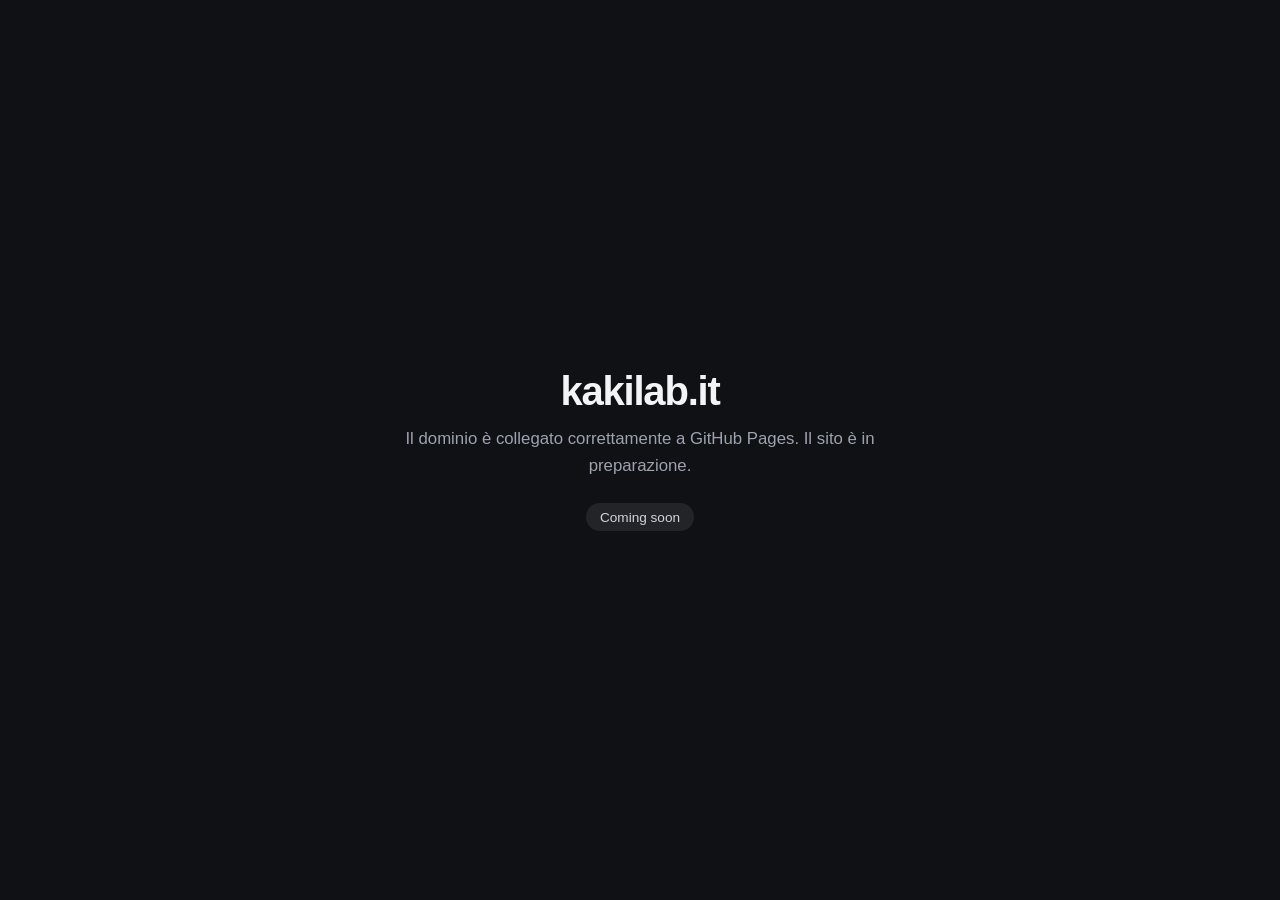
==== index.html @ 60b556d5 "Initial site setup with CNAME for kakilab.it" ====
<!DOCTYPE html>
<html lang="it">
<head>
  <meta charset="UTF-8">
  <meta name="viewport" content="width=device-width, initial-scale=1.0">
  <title>kakilab.it</title>
  <style>
    * {
      box-sizing: border-box;
      margin: 0;
      padding: 0;
    }
    body {
      min-height: 100vh;
      display: flex;
      align-items: center;
      justify-content: center;
      font-family: -apple-system, BlinkMacSystemFont, "Segoe UI", Roboto, sans-serif;
      background: #0f1115;
      color: #f3f4f6;
      padding: 2rem;
    }
    main {
      text-align: center;
      max-width: 520px;
    }
    h1 {
      font-size: 2.5rem;
      letter-spacing: -0.03em;
      margin-bottom: 0.75rem;
    }
    p {
      color: #9ca3af;
      font-size: 1.05rem;
      line-height: 1.6;
    }
    .badge {
      display: inline-block;
      margin-top: 1.5rem;
      padding: 0.4rem 0.9rem;
      border-radius: 999px;
      background: rgba(255, 255, 255, 0.08);
      color: #d1d5db;
      font-size: 0.85rem;
    }
  </style>
</head>
<body>
  <main>
    <h1>kakilab.it</h1>
    <p>Il dominio è collegato correttamente a GitHub Pages. Il sito è in preparazione.</p>
    <span class="badge">Coming soon</span>
  </main>
</body>
</html>
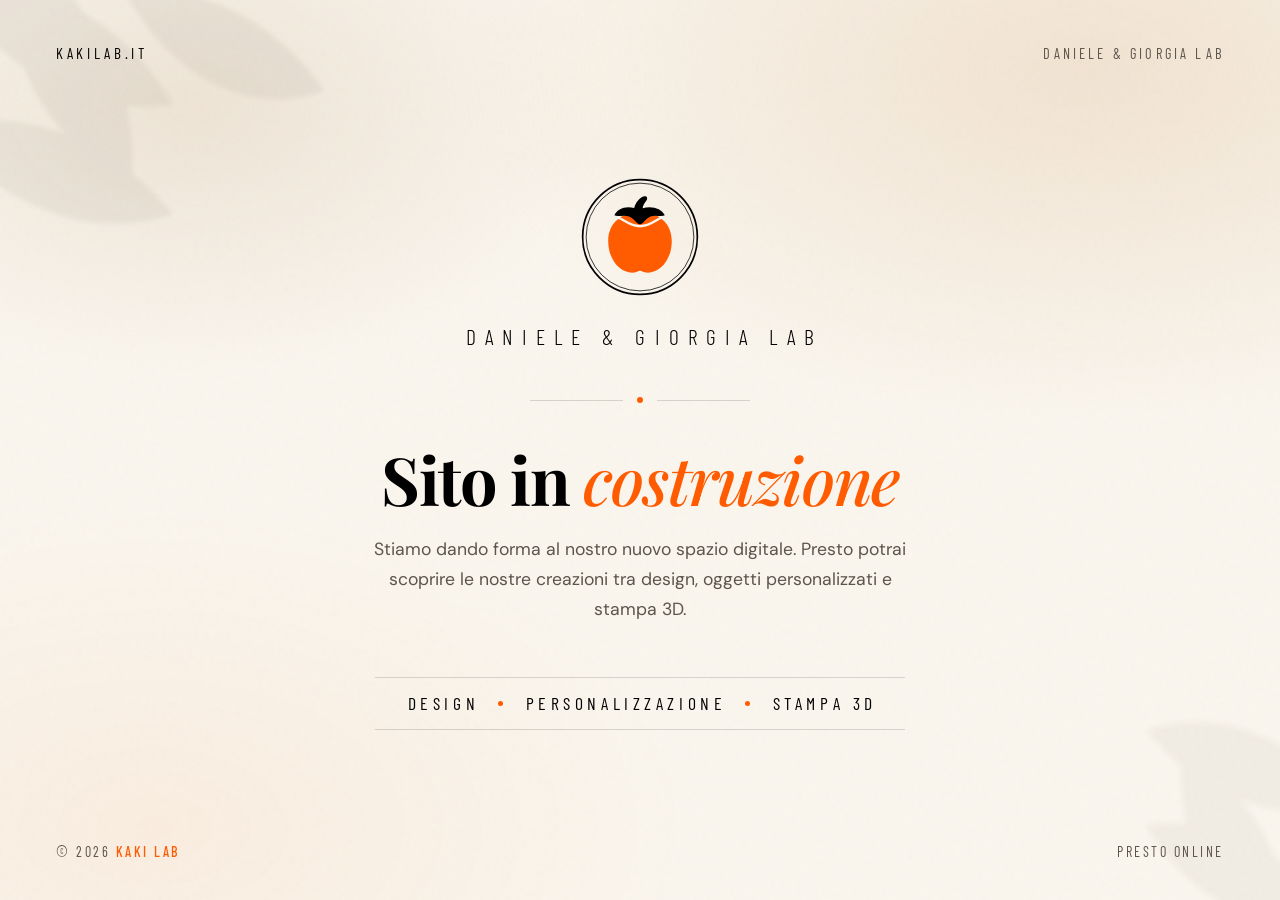
==== commit 59529382: "Design 'Sito in costruzione' page following Kaki Lab brand identity" ====
--- a/index.html
+++ b/index.html
@@ -3,53 +3,104 @@
 <head>
   <meta charset="UTF-8">
   <meta name="viewport" content="width=device-width, initial-scale=1.0">
-  <title>kakilab.it</title>
-  <style>
-    * {
-      box-sizing: border-box;
-      margin: 0;
-      padding: 0;
-    }
-    body {
-      min-height: 100vh;
-      display: flex;
-      align-items: center;
-      justify-content: center;
-      font-family: -apple-system, BlinkMacSystemFont, "Segoe UI", Roboto, sans-serif;
-      background: #0f1115;
-      color: #f3f4f6;
-      padding: 2rem;
-    }
-    main {
-      text-align: center;
-      max-width: 520px;
-    }
-    h1 {
-      font-size: 2.5rem;
-      letter-spacing: -0.03em;
-      margin-bottom: 0.75rem;
-    }
-    p {
-      color: #9ca3af;
-      font-size: 1.05rem;
-      line-height: 1.6;
-    }
-    .badge {
-      display: inline-block;
-      margin-top: 1.5rem;
-      padding: 0.4rem 0.9rem;
-      border-radius: 999px;
-      background: rgba(255, 255, 255, 0.08);
-      color: #d1d5db;
-      font-size: 0.85rem;
-    }
-  </style>
+  <title>Kaki Lab — Daniele &amp; Giorgia Lab | Sito in costruzione</title>
+  <meta name="description" content="Kaki Lab — Daniele &amp; Giorgia Lab. Design, personalizzazione e stampa 3D. Il nostro nuovo sito è in costruzione.">
+  <meta property="og:title" content="Kaki Lab — Daniele &amp; Giorgia Lab">
+  <meta property="og:description" content="Design, personalizzazione e stampa 3D. Sito in costruzione.">
+  <meta property="og:type" content="website">
+  <meta property="og:url" content="https://kakilab.it/">
+  <meta name="theme-color" content="#FAF6EE">
+
+  <!-- Kaki SVG Favicon -->
+  <link rel="icon" type="image/svg+xml" href="data:image/svg+xml,%3Csvg xmlns='http://www.w3.org/2000/svg' viewBox='0 0 120 120'%3E%3Cpath d='M60 36c-22 0-40 13-40 34 0 22 15 38 30 38 5 0 8-2 10-2s5 2 10 2c15 0 30-16 30-38 0-21-18-34-40-34z' fill='%23FF5B00'/%3E%3Cpath d='M60 49c-7 0-12-9-19-10-6-1-12 2-15 0 4-8 14-12 25-9 2-7 6-14 11-16 3-1 5 2 3 5-2 3-4 7-4 11 11-3 21 1 25 9-3 2-9-1-15 0-7 1-12 10-19 10z' fill='%23000000'/%3E%3C/svg%3E">
+
+  <!-- Google Fonts: High-contrast Serif + Thin Condensed Sans + Clean Body -->
+  <link rel="preconnect" href="https://fonts.googleapis.com">
+  <link rel="preconnect" href="https://fonts.gstatic.com" crossorigin>
+  <link href="https://fonts.googleapis.com/css2?family=Barlow+Condensed:wght@300;400;500&family=DM+Sans:wght@400;500&family=Playfair+Display:ital,wght@0,500;0,700;1,500&display=swap" rel="stylesheet">
+
+  <link rel="stylesheet" href="style.css">
 </head>
 <body>
-  <main>
-    <h1>kakilab.it</h1>
-    <p>Il dominio è collegato correttamente a GitHub Pages. Il sito è in preparazione.</p>
-    <span class="badge">Coming soon</span>
+  <!-- Subtle sunlit botanical shadow decor -->
+  <svg class="sunlight-leaves" viewBox="0 0 320 320" fill="currentColor" aria-hidden="true">
+    <path d="M-10,20 C60,10 120,45 155,105 C95,115 35,85 -10,20 Z" />
+    <path d="M40,-10 C95,25 130,90 125,160 C65,135 25,70 40,-10 Z" />
+    <path d="M-20,120 C45,105 110,130 155,185 C95,205 30,180 -20,120 Z" />
+    <path d="M120,25 C175,15 230,45 265,95 C210,115 155,85 120,25 Z" />
+  </svg>
+  <svg class="sunlight-leaves-right" viewBox="0 0 320 320" fill="currentColor" aria-hidden="true">
+    <path d="M-10,20 C60,10 120,45 155,105 C95,115 35,85 -10,20 Z" />
+    <path d="M40,-10 C95,25 130,90 125,160 C65,135 25,70 40,-10 Z" />
+    <path d="M-20,120 C45,105 110,130 155,185 C95,205 30,180 -20,120 Z" />
+  </svg>
+
+  <header class="site-header">
+    <a href="https://kakilab.it/" class="header-domain">kakilab.it</a>
+    <span class="header-status">Daniele &amp; Giorgia Lab</span>
+  </header>
+
+  <main class="stage">
+    <section class="content" aria-labelledby="main-heading">
+      <div class="brand-mark">
+        <!-- Custom Kaki Lab Emblem SVG inspired by brand identity -->
+        <svg class="kaki-emblem" viewBox="0 0 160 160" fill="none" xmlns="http://www.w3.org/2000/svg" role="img" aria-label="Logo Kaki Lab">
+          <!-- Outer double circle frame -->
+          <circle cx="80" cy="80" r="74" stroke="#000000" stroke-width="2.2" />
+          <circle cx="80" cy="80" r="69.5" stroke="#000000" stroke-width="1" />
+
+          <!-- Persimmon (Kaki) Fruit -->
+          <path
+            d="M80 48C56 48 39 62 39 85C39 109 54 126 70 126C75.5 126 78 123.5 80 123.5C82 123.5 84.5 126 90 126C106 126 121 109 121 85C121 62 104 48 80 48Z"
+            fill="#FF5B00"
+          />
+
+          <!-- Subtle white highlight separating calyx from fruit -->
+          <path
+            d="M52 55C60 58 67 66 80 66C93 66 100 58 108 55"
+            stroke="#FAF6EE"
+            stroke-width="3.2"
+            stroke-linecap="round"
+          />
+
+          <!-- Black 4-petal Calyx & Stem -->
+          <path
+            d="M80 63.5C75.5 63.5 72.5 56 66 53.5C59 51 51 54.5 47 52C50.5 43.5 61 39.5 72.5 42.5C74.5 35.5 79.5 29 85.5 27.5C88.5 26.8 90.5 29.5 88.5 32.5C85.5 36.5 83.5 39.5 83.5 43C95.5 39.5 107.5 43.5 112 52C107.5 54.5 100 51 93.5 53.5C87 56 84.5 63.5 80 63.5Z"
+            fill="#000000"
+          />
+        </svg>
+
+        <p class="brand-wordmark">Daniele &amp; Giorgia Lab</p>
+      </div>
+
+      <div class="divider" aria-hidden="true">
+        <span class="divider-line"></span>
+        <span class="divider-dot"></span>
+        <span class="divider-line"></span>
+      </div>
+
+      <h1 id="main-heading" class="headline">
+        Sito in <em>costruzione</em>
+      </h1>
+
+      <p class="subtitle">
+        Stiamo dando forma al nostro nuovo spazio digitale. Presto potrai scoprire
+        le nostre creazioni tra design, oggetti personalizzati e stampa 3D.
+      </p>
+
+      <ul class="disciplines" aria-label="Le nostre attività">
+        <li>Design</li>
+        <li class="sep" aria-hidden="true"></li>
+        <li>Personalizzazione</li>
+        <li class="sep" aria-hidden="true"></li>
+        <li>Stampa 3D</li>
+      </ul>
+    </section>
   </main>
+
+  <footer class="site-footer">
+    <span>&copy; 2026 <span class="footer-accent">Kaki Lab</span></span>
+    <span>Presto online</span>
+  </footer>
 </body>
 </html>
--- a/style.css
+++ b/style.css
@@ -0,0 +1,352 @@
+/* ==========================================================================
+   Kaki Lab — Daniele & Giorgia Lab
+   Brand Identity Design System
+   ========================================================================== */
+
+:root {
+  /* Brand Palette */
+  --kaki-orange: #FF5B00;
+  --kaki-black: #000000;
+  --kaki-ink: #141210;
+  --kaki-muted: #5C544D;
+  --kaki-paper: #FAF6EE;
+  --kaki-sand: #F0E6D8;
+  --kaki-warm-line: rgba(0, 0, 0, 0.14);
+
+  /* Typography */
+  --font-serif: 'Playfair Display', Georgia, 'Times New Roman', serif;
+  --font-sans: 'Barlow Condensed', -apple-system, BlinkMacSystemFont, sans-serif;
+  --font-body: 'DM Sans', -apple-system, BlinkMacSystemFont, sans-serif;
+
+  /* Motion */
+  --ease-out: cubic-bezier(0.22, 1, 0.36, 1);
+}
+
+*,
+*::before,
+*::after {
+  box-sizing: border-box;
+  margin: 0;
+  padding: 0;
+}
+
+html,
+body {
+  height: 100%;
+}
+
+body {
+  min-height: 100svh;
+  background-color: var(--kaki-paper);
+  color: var(--kaki-ink);
+  font-family: var(--font-body);
+  -webkit-font-smoothing: antialiased;
+  -moz-osx-font-smoothing: grayscale;
+  display: flex;
+  flex-direction: column;
+  justify-content: space-between;
+  position: relative;
+  overflow-x: hidden;
+}
+
+/* Warm sunlit surface & subtle paper grain */
+body::before {
+  content: '';
+  position: fixed;
+  inset: 0;
+  pointer-events: none;
+  z-index: 0;
+  background:
+    radial-gradient(ellipse 70% 55% at 85% 8%, rgba(232, 206, 178, 0.48) 0%, transparent 70%),
+    radial-gradient(ellipse 65% 55% at 12% 92%, rgba(255, 91, 0, 0.055) 0%, transparent 65%),
+    radial-gradient(ellipse 50% 45% at 15% 12%, rgba(215, 193, 168, 0.35) 0%, transparent 65%);
+}
+
+body::after {
+  content: '';
+  position: fixed;
+  inset: 0;
+  pointer-events: none;
+  z-index: 1;
+  opacity: 0.032;
+  background-image: url("data:image/svg+xml,%3Csvg viewBox='0 0 200 200' xmlns='http://www.w3.org/2000/svg'%3E%3Cfilter id='n'%3E%3CfeTurbulence type='fractalNoise' baseFrequency='0.85' numOctaves='3' stitchTiles='stitch'/%3E%3C/filter%3E%3Crect width='100%25' height='100%25' filter='url(%23n)'/%3E%3C/svg%3E");
+}
+
+/* Subtle organic leaf shadow ambiance (echoing brand photography) */
+.sunlight-leaves {
+  position: fixed;
+  top: -40px;
+  left: -40px;
+  width: min(44vw, 440px);
+  height: auto;
+  pointer-events: none;
+  z-index: 1;
+  opacity: 0.055;
+  color: #3D2B1F;
+  filter: blur(2.5px);
+}
+
+.sunlight-leaves-right {
+  position: fixed;
+  bottom: -50px;
+  right: -50px;
+  width: min(38vw, 380px);
+  height: auto;
+  pointer-events: none;
+  z-index: 1;
+  opacity: 0.045;
+  color: #3D2B1F;
+  filter: blur(3px);
+  transform: rotate(180deg);
+}
+
+/* Header */
+.site-header {
+  position: relative;
+  z-index: 2;
+  width: 100%;
+  padding: clamp(1.5rem, 4vw, 2.75rem) clamp(1.5rem, 5vw, 3.5rem) 0;
+  display: flex;
+  align-items: center;
+  justify-content: space-between;
+  opacity: 0;
+  animation: fadeIn 0.8s var(--ease-out) 0.05s forwards;
+}
+
+.header-domain {
+  font-family: var(--font-sans);
+  font-weight: 400;
+  font-size: 0.95rem;
+  letter-spacing: 0.24em;
+  text-transform: uppercase;
+  color: var(--kaki-black);
+  text-decoration: none;
+}
+
+.header-status {
+  font-family: var(--font-sans);
+  font-weight: 400;
+  font-size: 0.9rem;
+  letter-spacing: 0.22em;
+  text-transform: uppercase;
+  color: var(--kaki-muted);
+}
+
+/* Main Stage */
+.stage {
+  position: relative;
+  z-index: 2;
+  flex: 1;
+  display: flex;
+  align-items: center;
+  justify-content: center;
+  padding: clamp(2.5rem, 6vw, 4.5rem) clamp(1.5rem, 5vw, 3rem);
+}
+
+.content {
+  width: 100%;
+  max-width: 680px;
+  text-align: center;
+  display: flex;
+  flex-direction: column;
+  align-items: center;
+}
+
+/* Brand Emblem */
+.brand-mark {
+  display: flex;
+  flex-direction: column;
+  align-items: center;
+  margin-bottom: clamp(2rem, 4.5vw, 3rem);
+  opacity: 0;
+  transform: translateY(14px);
+  animation: riseIn 0.9s var(--ease-out) 0.12s forwards;
+}
+
+.kaki-emblem {
+  width: clamp(92px, 15vw, 124px);
+  height: clamp(92px, 15vw, 124px);
+  display: block;
+  margin-bottom: 1.5rem;
+  transition: transform 0.5s var(--ease-out);
+}
+
+.kaki-emblem:hover {
+  transform: translateY(-3px) scale(1.03);
+}
+
+.brand-wordmark {
+  font-family: var(--font-sans);
+  font-weight: 300;
+  font-size: clamp(1.05rem, 2.2vw, 1.35rem);
+  letter-spacing: 0.42em;
+  text-transform: uppercase;
+  color: var(--kaki-black);
+  padding-left: 0.42em; /* optical balance for wide tracking */
+}
+
+/* Editorial Rule */
+.divider {
+  width: 100%;
+  max-width: 220px;
+  display: flex;
+  align-items: center;
+  gap: 0.9rem;
+  margin-bottom: clamp(1.75rem, 4vw, 2.5rem);
+  opacity: 0;
+  animation: fadeIn 0.9s var(--ease-out) 0.28s forwards;
+}
+
+.divider-line {
+  flex: 1;
+  height: 1px;
+  background-color: var(--kaki-warm-line);
+}
+
+.divider-dot {
+  width: 6px;
+  height: 6px;
+  border-radius: 50%;
+  background-color: var(--kaki-orange);
+  flex-shrink: 0;
+}
+
+/* Hero Headline */
+.headline {
+  font-family: var(--font-serif);
+  font-weight: 700;
+  font-size: clamp(2.4rem, 6.2vw, 4.15rem);
+  line-height: 1.08;
+  letter-spacing: -0.02em;
+  color: var(--kaki-black);
+  margin-bottom: 1.25rem;
+  opacity: 0;
+  transform: translateY(16px);
+  animation: riseIn 0.95s var(--ease-out) 0.34s forwards;
+}
+
+.headline em {
+  font-style: italic;
+  font-weight: 500;
+  color: var(--kaki-orange);
+}
+
+.subtitle {
+  font-family: var(--font-body);
+  font-weight: 400;
+  font-size: clamp(0.98rem, 1.8vw, 1.1rem);
+  line-height: 1.7;
+  color: var(--kaki-muted);
+  max-width: 46ch;
+  margin-bottom: clamp(2.25rem, 5vw, 3.25rem);
+  opacity: 0;
+  transform: translateY(14px);
+  animation: riseIn 0.95s var(--ease-out) 0.46s forwards;
+}
+
+/* Disciplines Strip (from brand board) */
+.disciplines {
+  list-style: none;
+  display: flex;
+  flex-wrap: wrap;
+  align-items: center;
+  justify-content: center;
+  gap: 0.65rem 1.15rem;
+  padding: 0.9rem 1.75rem;
+  border-top: 1px solid var(--kaki-warm-line);
+  border-bottom: 1px solid var(--kaki-warm-line);
+  opacity: 0;
+  transform: translateY(12px);
+  animation: riseIn 0.95s var(--ease-out) 0.58s forwards;
+}
+
+.disciplines li {
+  font-family: var(--font-sans);
+  font-weight: 400;
+  font-size: clamp(0.95rem, 1.8vw, 1.1rem);
+  letter-spacing: 0.26em;
+  text-transform: uppercase;
+  color: var(--kaki-black);
+  padding-left: 0.26em;
+}
+
+.disciplines .sep {
+  width: 5px;
+  height: 5px;
+  border-radius: 50%;
+  background-color: var(--kaki-orange);
+  padding: 0;
+  display: inline-block;
+}
+
+/* Footer */
+.site-footer {
+  position: relative;
+  z-index: 2;
+  width: 100%;
+  padding: 0 clamp(1.5rem, 5vw, 3.5rem) clamp(1.5rem, 4vw, 2.5rem);
+  display: flex;
+  flex-wrap: wrap;
+  align-items: center;
+  justify-content: space-between;
+  gap: 0.75rem;
+  font-family: var(--font-sans);
+  font-size: 0.88rem;
+  letter-spacing: 0.18em;
+  text-transform: uppercase;
+  color: var(--kaki-muted);
+  opacity: 0;
+  animation: fadeIn 0.9s var(--ease-out) 0.72s forwards;
+}
+
+.footer-accent {
+  color: var(--kaki-orange);
+  font-weight: 500;
+}
+
+/* Keyframes */
+@keyframes riseIn {
+  to {
+    opacity: 1;
+    transform: translateY(0);
+  }
+}
+
+@keyframes fadeIn {
+  to {
+    opacity: 1;
+  }
+}
+
+/* Responsive Adjustments */
+@media (max-width: 540px) {
+  .site-header,
+  .site-footer {
+    justify-content: center;
+    text-align: center;
+  }
+
+  .header-status {
+    display: none;
+  }
+
+  .brand-wordmark {
+    letter-spacing: 0.3em;
+    padding-left: 0.3em;
+  }
+
+  .disciplines {
+    gap: 0.5rem 0.8rem;
+    padding: 0.85rem 1rem;
+  }
+}
+
+@media (prefers-reduced-motion: reduce) {
+  *,
+  *::before,
+  *::after {
+    animation-duration: 0.01ms !important;
+    animation-delay: 0ms !important;
+    transition-duration: 0.01ms !important;
+  }
+}
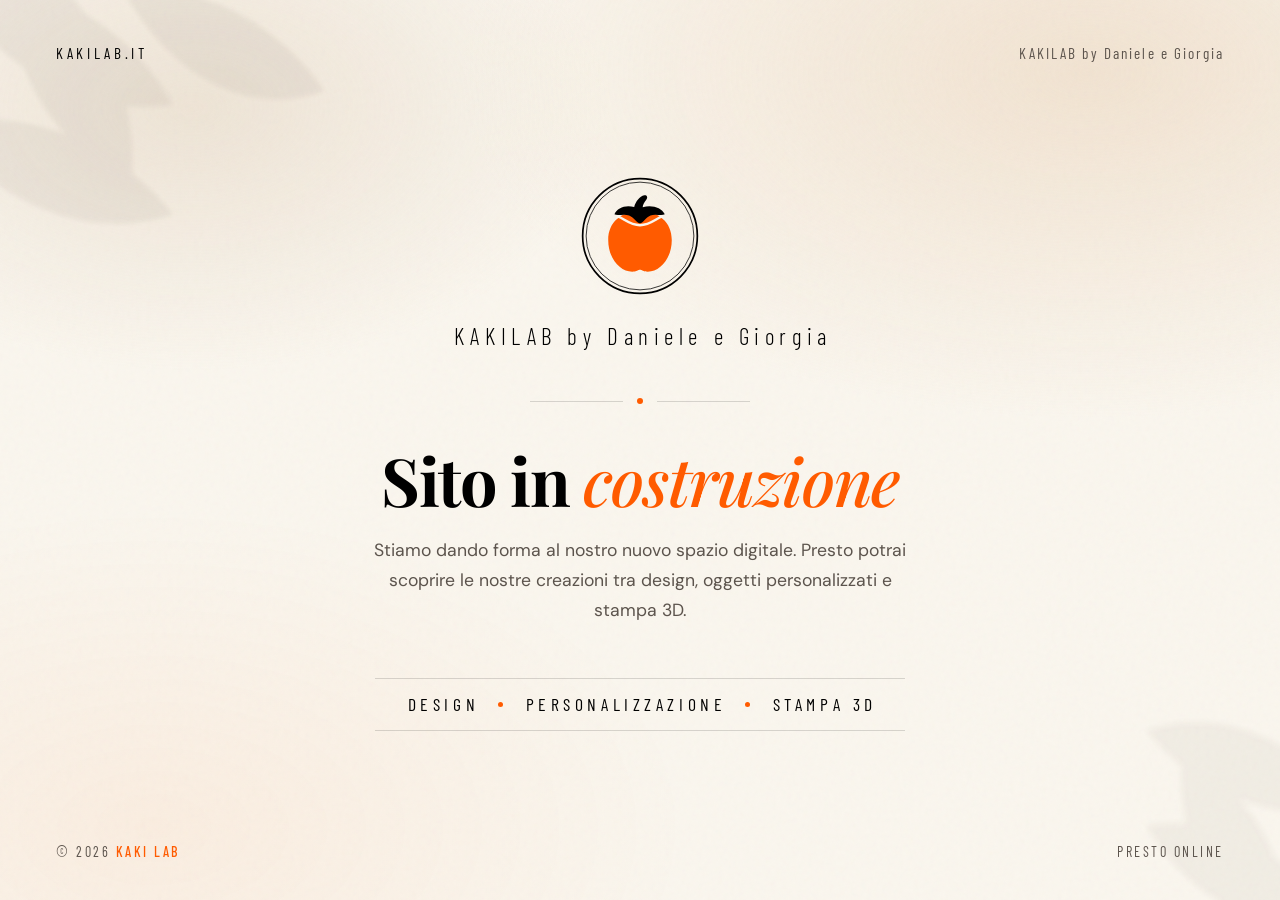
==== commit 1dcabb82: "Update brand text to 'KAKILAB by Daniele e Giorgia'" ====
--- a/index.html
+++ b/index.html
@@ -3,9 +3,9 @@
 <head>
   <meta charset="UTF-8">
   <meta name="viewport" content="width=device-width, initial-scale=1.0">
-  <title>Kaki Lab — Daniele &amp; Giorgia Lab | Sito in costruzione</title>
-  <meta name="description" content="Kaki Lab — Daniele &amp; Giorgia Lab. Design, personalizzazione e stampa 3D. Il nostro nuovo sito è in costruzione.">
-  <meta property="og:title" content="Kaki Lab — Daniele &amp; Giorgia Lab">
+  <title>KAKILAB by Daniele e Giorgia | Sito in costruzione</title>
+  <meta name="description" content="KAKILAB by Daniele e Giorgia. Design, personalizzazione e stampa 3D. Il nostro nuovo sito è in costruzione.">
+  <meta property="og:title" content="KAKILAB by Daniele e Giorgia">
   <meta property="og:description" content="Design, personalizzazione e stampa 3D. Sito in costruzione.">
   <meta property="og:type" content="website">
   <meta property="og:url" content="https://kakilab.it/">
@@ -37,14 +37,14 @@
 
   <header class="site-header">
     <a href="https://kakilab.it/" class="header-domain">kakilab.it</a>
-    <span class="header-status">Daniele &amp; Giorgia Lab</span>
+    <span class="header-status">KAKILAB by Daniele e Giorgia</span>
   </header>
 
   <main class="stage">
     <section class="content" aria-labelledby="main-heading">
       <div class="brand-mark">
         <!-- Custom Kaki Lab Emblem SVG inspired by brand identity -->
-        <svg class="kaki-emblem" viewBox="0 0 160 160" fill="none" xmlns="http://www.w3.org/2000/svg" role="img" aria-label="Logo Kaki Lab">
+        <svg class="kaki-emblem" viewBox="0 0 160 160" fill="none" xmlns="http://www.w3.org/2000/svg" role="img" aria-label="Logo KAKILAB">
           <!-- Outer double circle frame -->
           <circle cx="80" cy="80" r="74" stroke="#000000" stroke-width="2.2" />
           <circle cx="80" cy="80" r="69.5" stroke="#000000" stroke-width="1" />
@@ -70,7 +70,7 @@
           />
         </svg>
 
-        <p class="brand-wordmark">Daniele &amp; Giorgia Lab</p>
+        <p class="brand-wordmark">KAKILAB by Daniele e Giorgia</p>
       </div>
 
       <div class="divider" aria-hidden="true">
--- a/style.css
+++ b/style.css
@@ -126,9 +126,8 @@
 .header-status {
   font-family: var(--font-sans);
   font-weight: 400;
-  font-size: 0.9rem;
-  letter-spacing: 0.22em;
-  text-transform: uppercase;
+  font-size: 0.95rem;
+  letter-spacing: 0.14em;
   color: var(--kaki-muted);
 }
 
@@ -178,11 +177,10 @@
 .brand-wordmark {
   font-family: var(--font-sans);
   font-weight: 300;
-  font-size: clamp(1.05rem, 2.2vw, 1.35rem);
-  letter-spacing: 0.42em;
-  text-transform: uppercase;
+  font-size: clamp(1.1rem, 2.3vw, 1.45rem);
+  letter-spacing: 0.24em;
   color: var(--kaki-black);
-  padding-left: 0.42em; /* optical balance for wide tracking */
+  padding-left: 0.24em; /* optical balance for tracking */
 }
 
 /* Editorial Rule */
@@ -331,8 +329,8 @@
   }
 
   .brand-wordmark {
-    letter-spacing: 0.3em;
-    padding-left: 0.3em;
+    letter-spacing: 0.16em;
+    padding-left: 0.16em;
   }
 
   .disciplines {
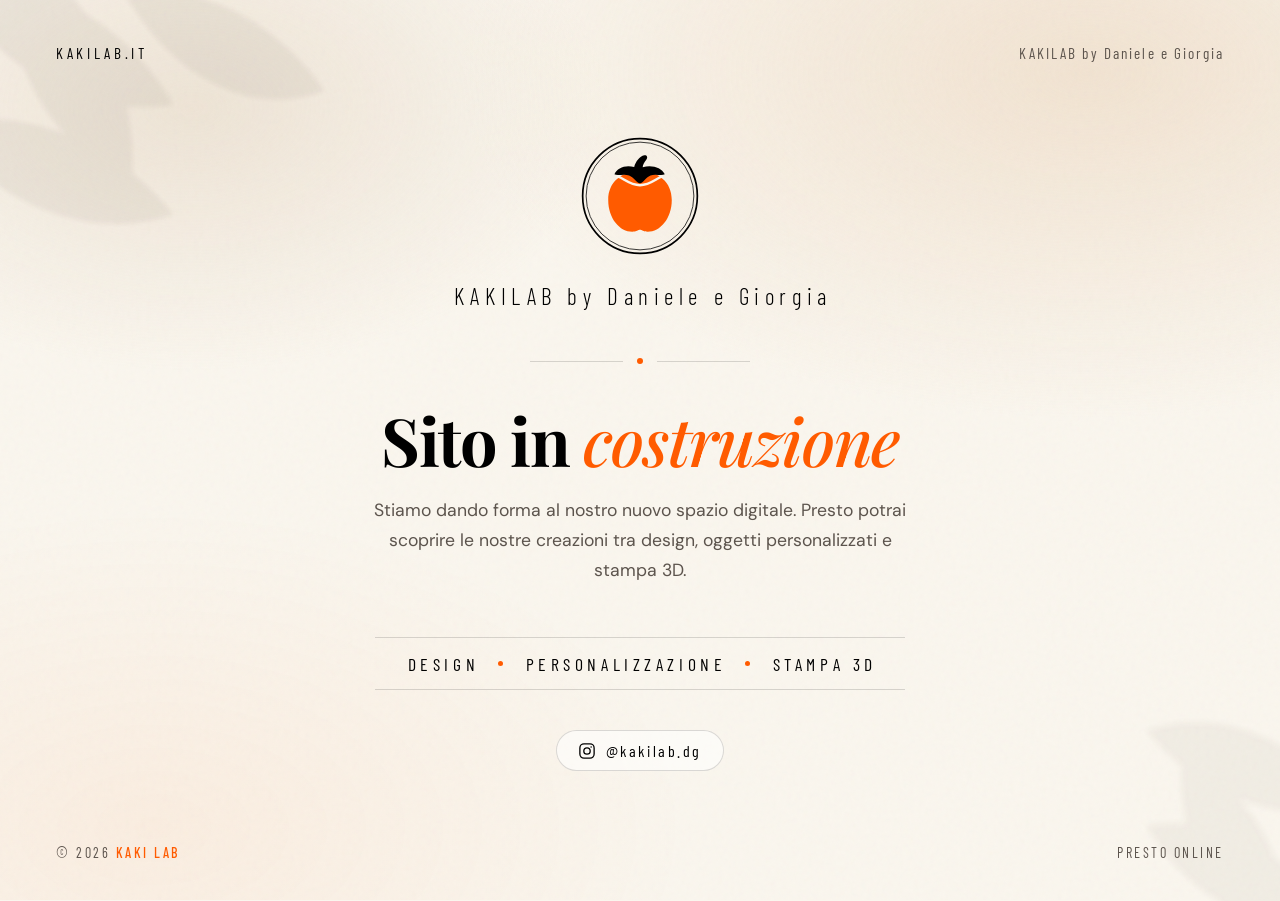
==== commit 9a358df3: "Add Instagram icon and link to @kakilab.dg" ====
--- a/index.html
+++ b/index.html
@@ -95,6 +95,24 @@
         <li class="sep" aria-hidden="true"></li>
         <li>Stampa 3D</li>
       </ul>
+
+      <div class="social-cta">
+        <a
+          id="instagram-link"
+          class="social-link"
+          href="https://www.instagram.com/kakilab.dg/"
+          target="_blank"
+          rel="noopener noreferrer"
+          aria-label="Seguici su Instagram @kakilab.dg"
+        >
+          <svg class="instagram-icon" viewBox="0 0 24 24" fill="none" stroke="currentColor" stroke-width="1.75" stroke-linecap="round" stroke-linejoin="round" aria-hidden="true">
+            <rect x="2.5" y="2.5" width="19" height="19" rx="5.5" />
+            <circle cx="12" cy="12" r="4.25" />
+            <circle cx="17.5" cy="6.5" r="1" fill="currentColor" stroke="none" />
+          </svg>
+          <span>@kakilab.dg</span>
+        </a>
+      </div>
     </section>
   </main>
 
--- a/style.css
+++ b/style.css
@@ -277,6 +277,55 @@
   display: inline-block;
 }
 
+/* Social CTA */
+.social-cta {
+  margin-top: clamp(1.75rem, 4vw, 2.5rem);
+  opacity: 0;
+  transform: translateY(10px);
+  animation: riseIn 0.95s var(--ease-out) 0.68s forwards;
+}
+
+.social-link {
+  display: inline-flex;
+  align-items: center;
+  gap: 0.6rem;
+  padding: 0.65rem 1.35rem;
+  border-radius: 999px;
+  border: 1px solid var(--kaki-warm-line);
+  background-color: rgba(255, 255, 255, 0.55);
+  color: var(--kaki-black);
+  text-decoration: none;
+  font-family: var(--font-sans);
+  font-weight: 400;
+  font-size: 1rem;
+  letter-spacing: 0.16em;
+  transition:
+    color 0.28s var(--ease-out),
+    border-color 0.28s var(--ease-out),
+    background-color 0.28s var(--ease-out),
+    transform 0.28s var(--ease-out);
+}
+
+.social-link:hover,
+.social-link:focus-visible {
+  color: var(--kaki-orange);
+  border-color: var(--kaki-orange);
+  background-color: #ffffff;
+  transform: translateY(-2px);
+  outline: none;
+}
+
+.instagram-icon {
+  width: 18px;
+  height: 18px;
+  flex-shrink: 0;
+  transition: transform 0.28s var(--ease-out);
+}
+
+.social-link:hover .instagram-icon {
+  transform: scale(1.08);
+}
+
 /* Footer */
 .site-footer {
   position: relative;
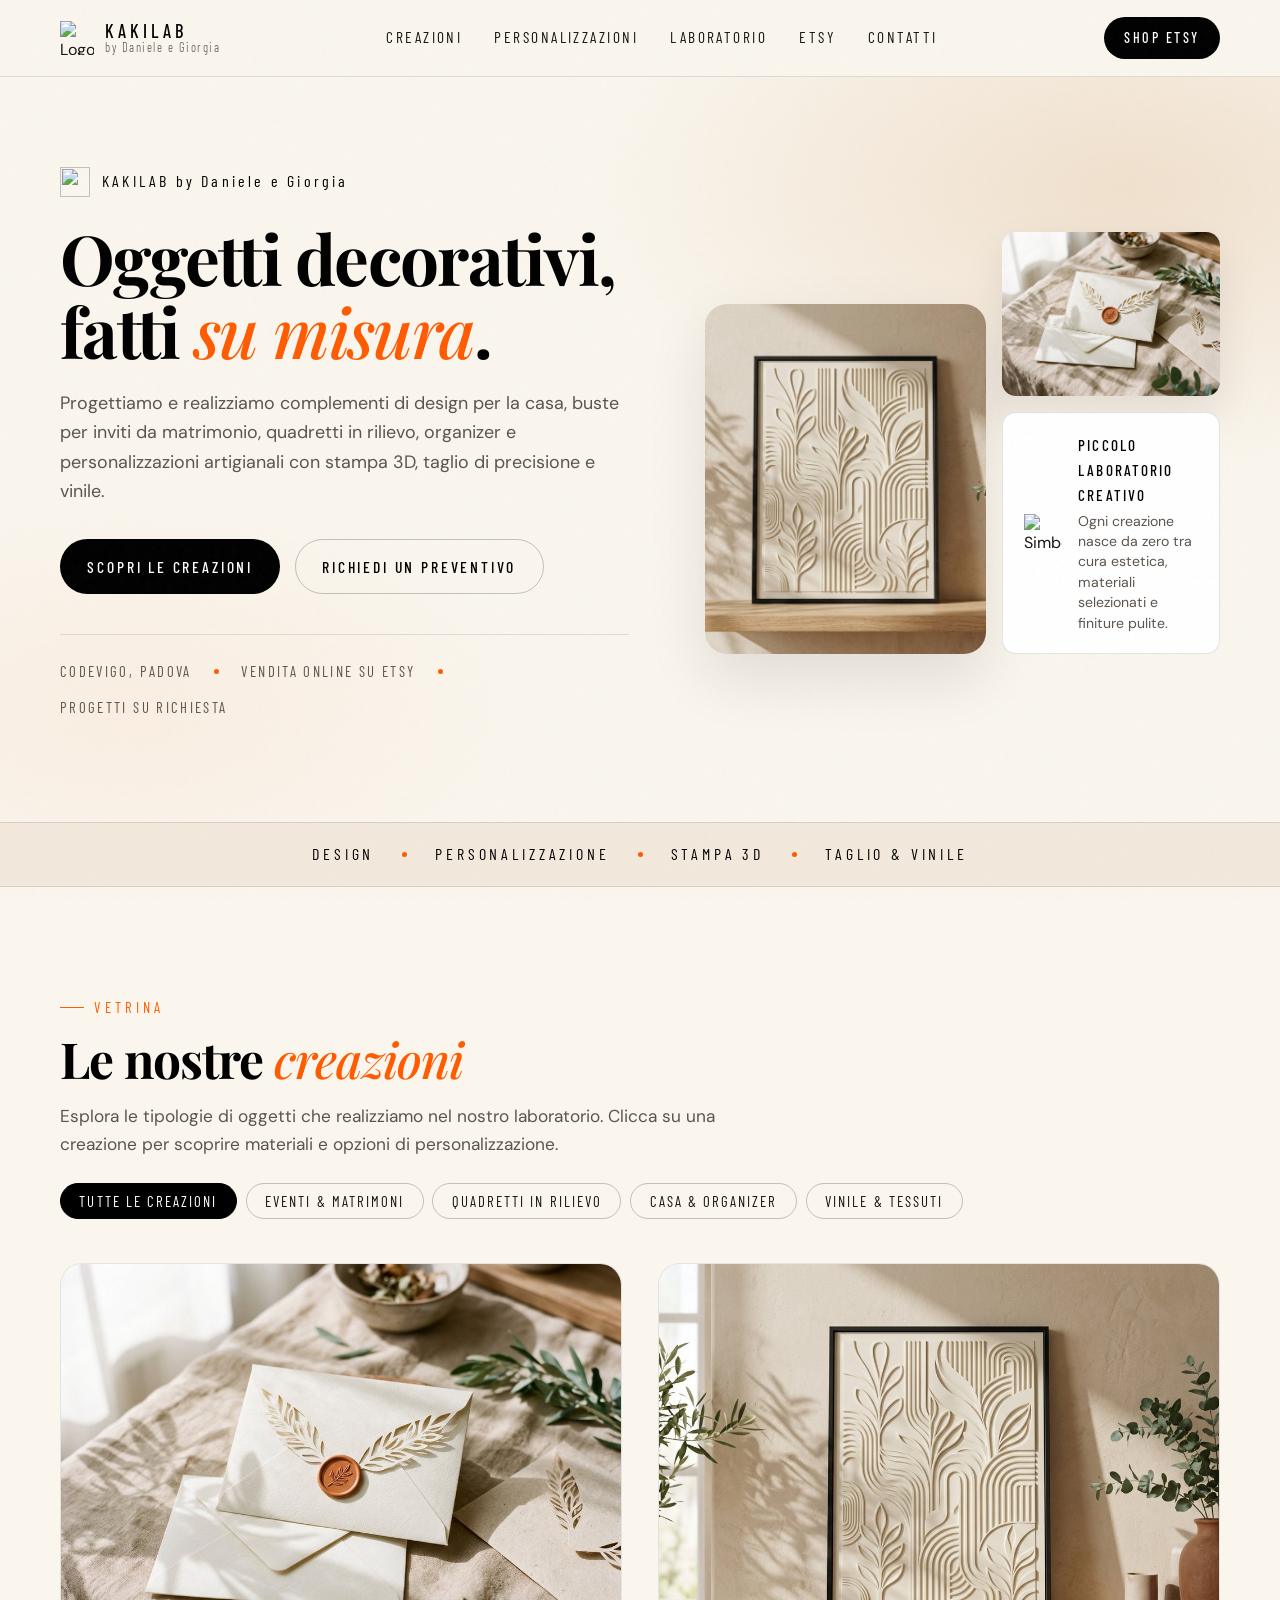
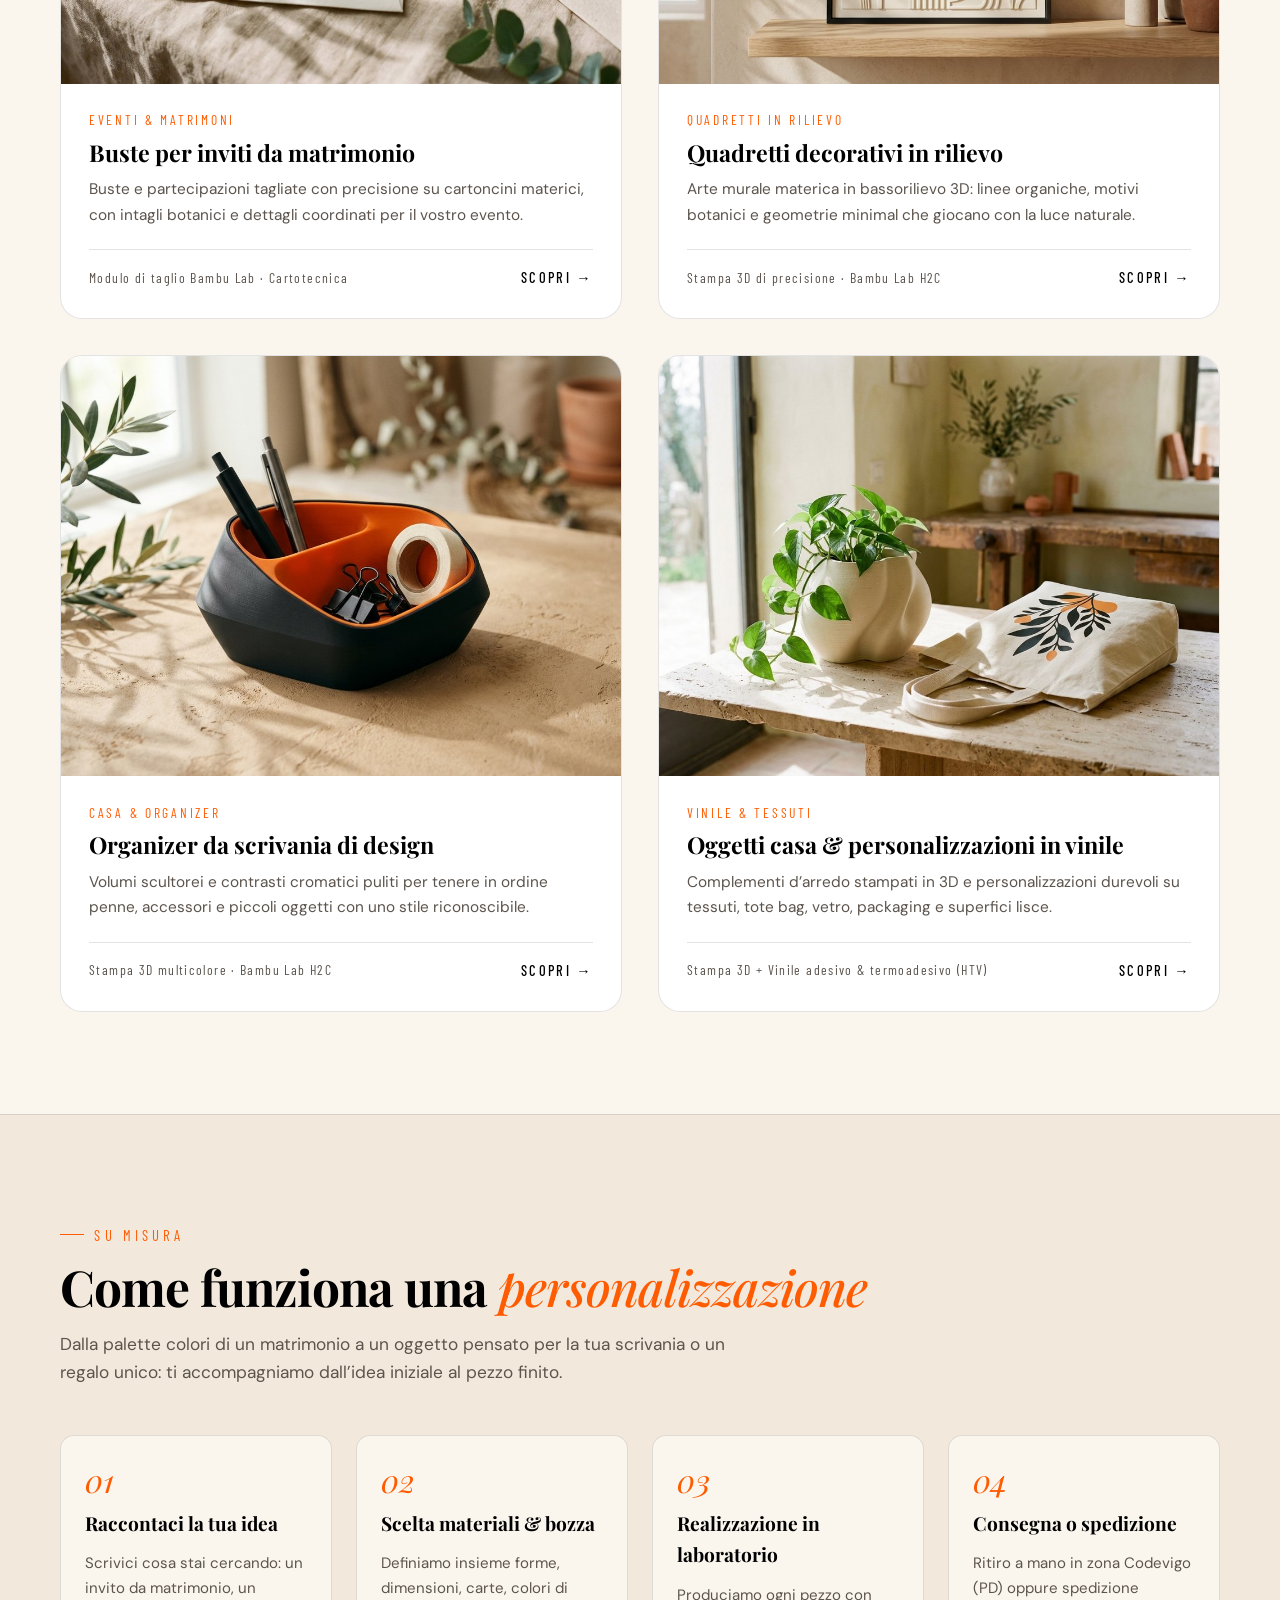
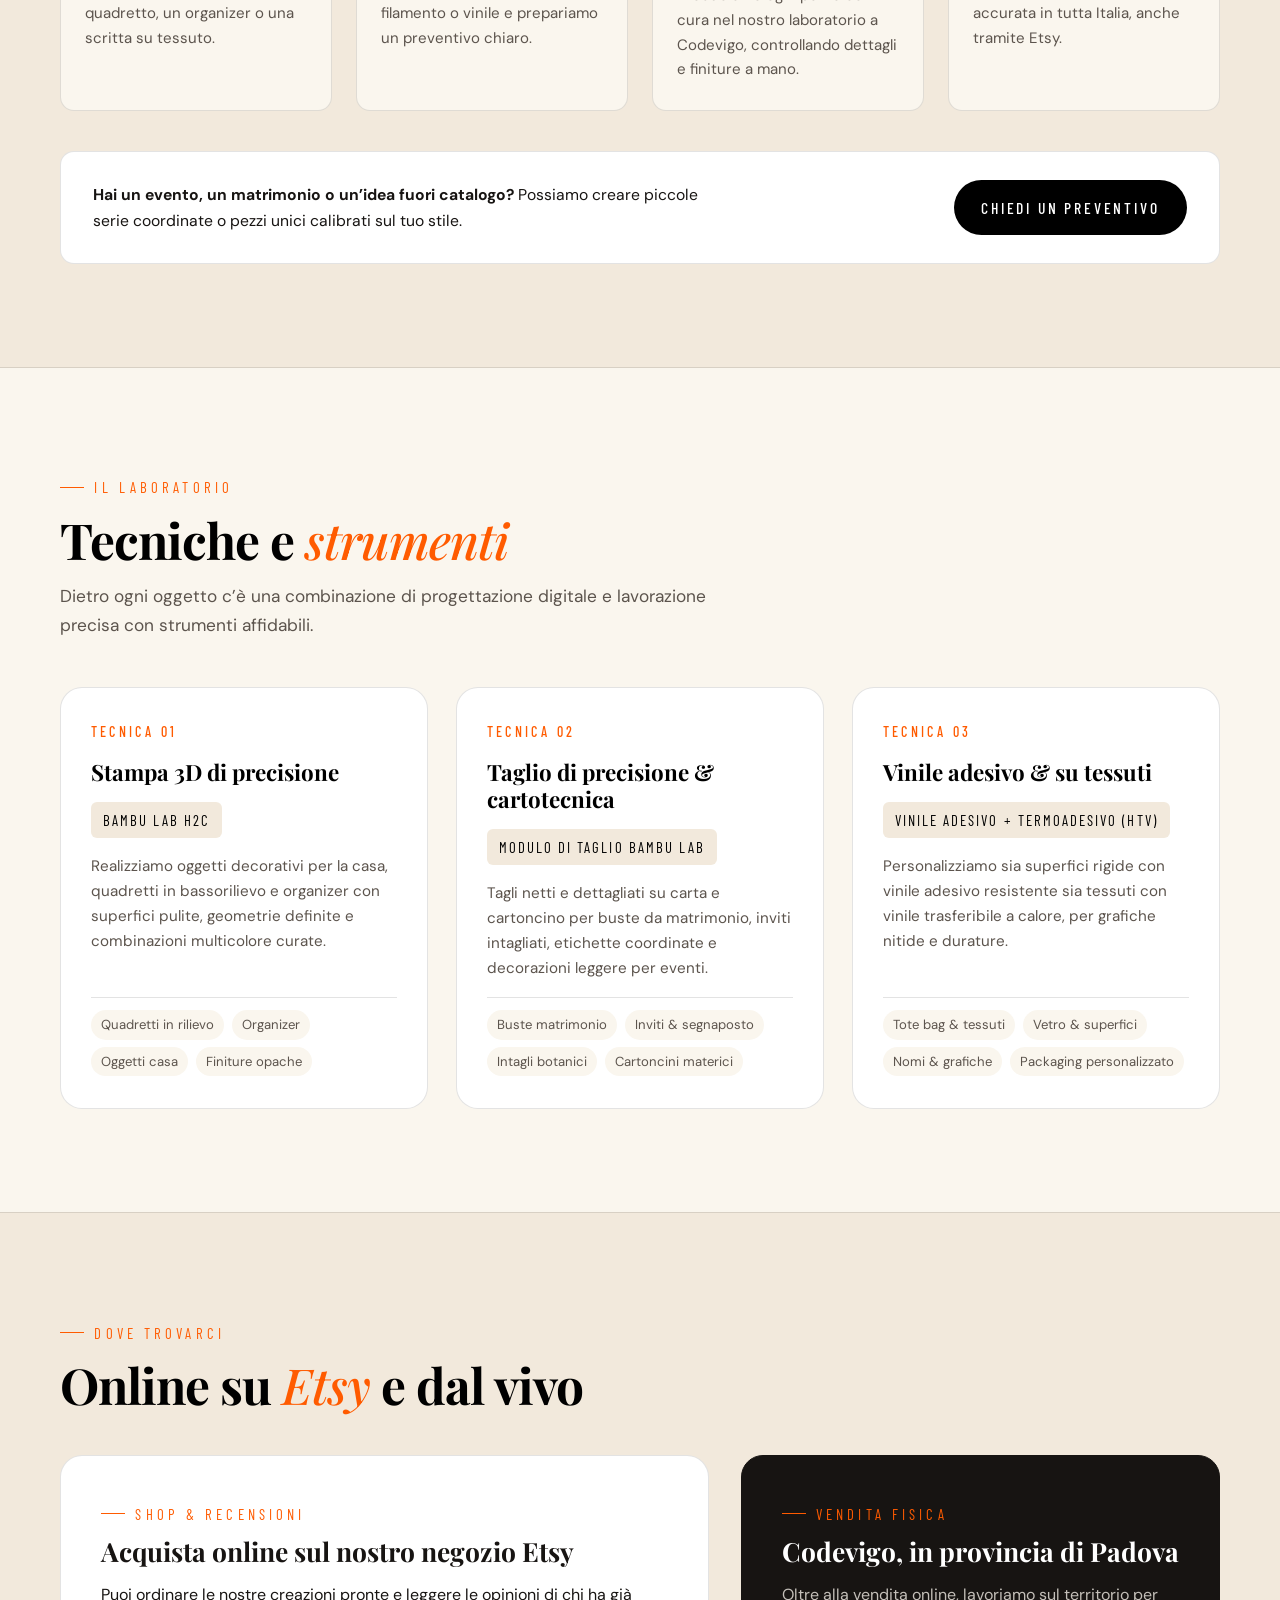
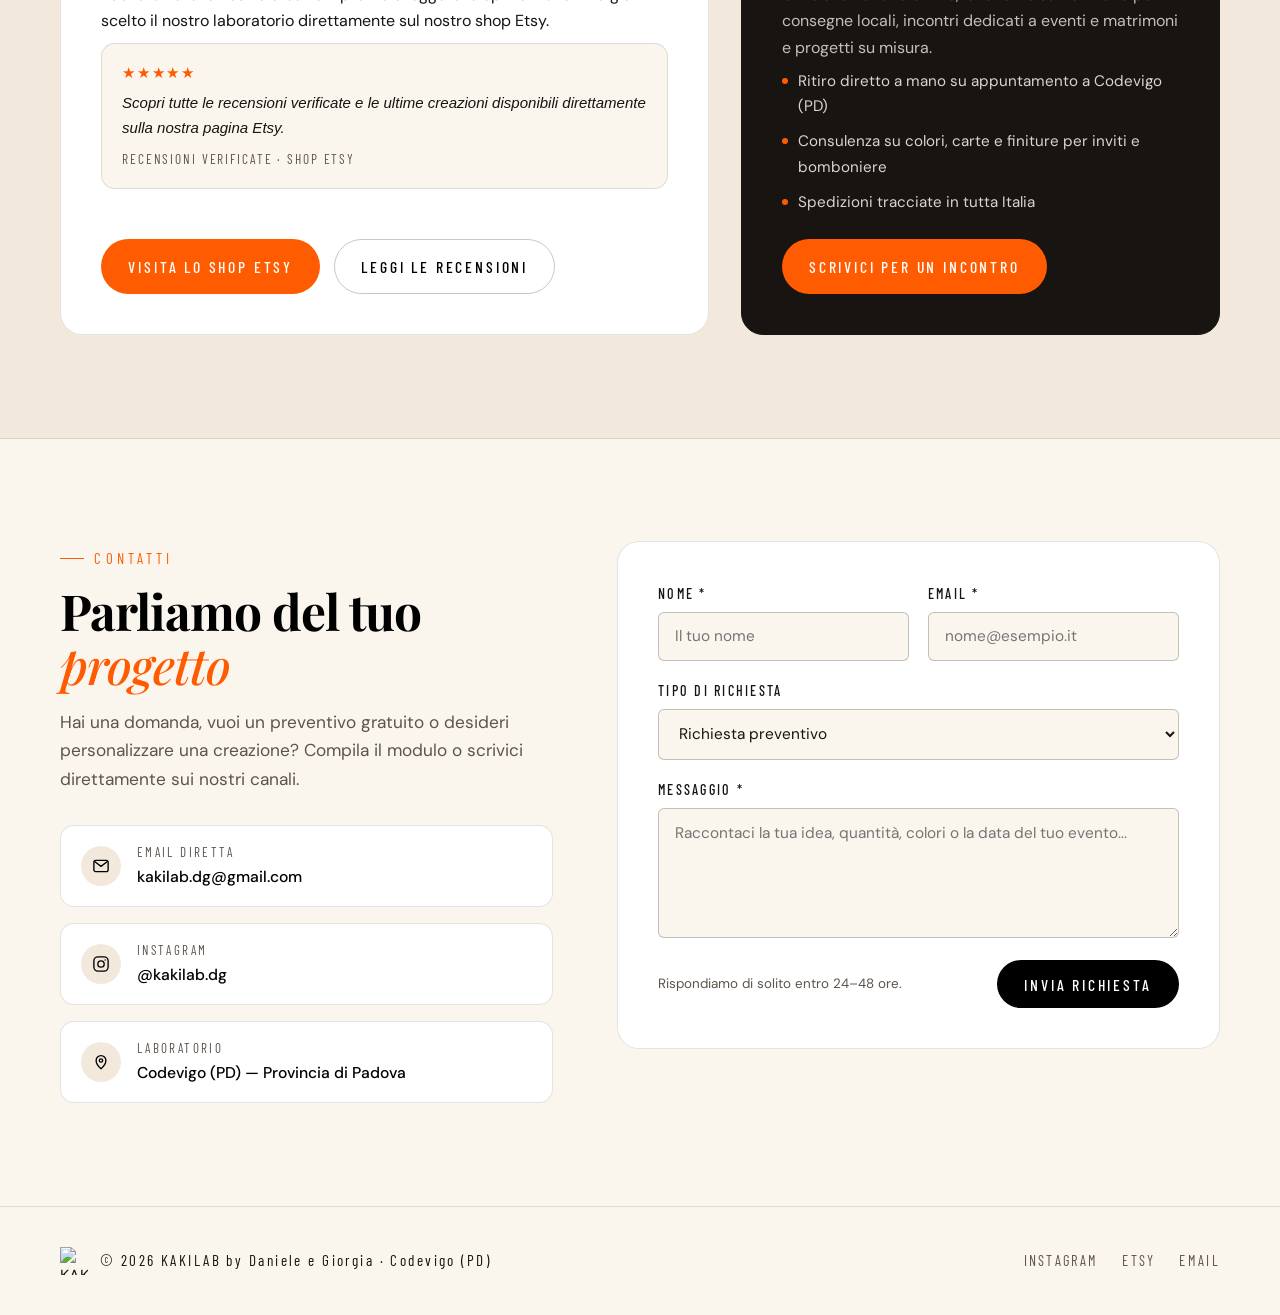
==== commit e5cc9a11: "Build private showcase preview on bozza-sito branch" ====
--- a/index.html
+++ b/index.html
@@ -3,18 +3,16 @@
 <head>
   <meta charset="UTF-8">
   <meta name="viewport" content="width=device-width, initial-scale=1.0">
-  <title>KAKILAB by Daniele e Giorgia | Sito in costruzione</title>
-  <meta name="description" content="KAKILAB by Daniele e Giorgia. Design, personalizzazione e stampa 3D. Il nostro nuovo sito è in costruzione.">
+  <title>KAKILAB by Daniele e Giorgia — Design, Personalizzazione &amp; Stampa 3D</title>
+  <meta name="description" content="KAKILAB by Daniele e Giorgia a Codevigo (PD): oggetti decorativi di design, buste per inviti da matrimonio, quadretti in rilievo, organizer e personalizzazioni in stampa 3D e vinile.">
   <meta property="og:title" content="KAKILAB by Daniele e Giorgia">
-  <meta property="og:description" content="Design, personalizzazione e stampa 3D. Sito in costruzione.">
+  <meta property="og:description" content="Design, personalizzazione, stampa 3D e taglio di precisione. Codevigo (PD) e online su Etsy.">
   <meta property="og:type" content="website">
   <meta property="og:url" content="https://kakilab.it/">
   <meta name="theme-color" content="#FAF6EE">
 
-  <!-- Kaki SVG Favicon -->
-  <link rel="icon" type="image/svg+xml" href="data:image/svg+xml,%3Csvg xmlns='http://www.w3.org/2000/svg' viewBox='0 0 120 120'%3E%3Cpath d='M60 36c-22 0-40 13-40 34 0 22 15 38 30 38 5 0 8-2 10-2s5 2 10 2c15 0 30-16 30-38 0-21-18-34-40-34z' fill='%23FF5B00'/%3E%3Cpath d='M60 49c-7 0-12-9-19-10-6-1-12 2-15 0 4-8 14-12 25-9 2-7 6-14 11-16 3-1 5 2 3 5-2 3-4 7-4 11 11-3 21 1 25 9-3 2-9-1-15 0-7 1-12 10-19 10z' fill='%23000000'/%3E%3C/svg%3E">
-
-  <!-- Google Fonts: High-contrast Serif + Thin Condensed Sans + Clean Body -->
+  <link rel="icon" type="image/svg+xml" href="assets/caco.svg">
+
   <link rel="preconnect" href="https://fonts.googleapis.com">
   <link rel="preconnect" href="https://fonts.gstatic.com" crossorigin>
   <link href="https://fonts.googleapis.com/css2?family=Barlow+Condensed:wght@300;400;500&family=DM+Sans:wght@400;500&family=Playfair+Display:ital,wght@0,500;0,700;1,500&display=swap" rel="stylesheet">
@@ -22,103 +20,473 @@
   <link rel="stylesheet" href="style.css">
 </head>
 <body>
-  <!-- Subtle sunlit botanical shadow decor -->
-  <svg class="sunlight-leaves" viewBox="0 0 320 320" fill="currentColor" aria-hidden="true">
-    <path d="M-10,20 C60,10 120,45 155,105 C95,115 35,85 -10,20 Z" />
-    <path d="M40,-10 C95,25 130,90 125,160 C65,135 25,70 40,-10 Z" />
-    <path d="M-20,120 C45,105 110,130 155,185 C95,205 30,180 -20,120 Z" />
-    <path d="M120,25 C175,15 230,45 265,95 C210,115 155,85 120,25 Z" />
-  </svg>
-  <svg class="sunlight-leaves-right" viewBox="0 0 320 320" fill="currentColor" aria-hidden="true">
-    <path d="M-10,20 C60,10 120,45 155,105 C95,115 35,85 -10,20 Z" />
-    <path d="M40,-10 C95,25 130,90 125,160 C65,135 25,70 40,-10 Z" />
-    <path d="M-20,120 C45,105 110,130 155,185 C95,205 30,180 -20,120 Z" />
-  </svg>
-
-  <header class="site-header">
-    <a href="https://kakilab.it/" class="header-domain">kakilab.it</a>
-    <span class="header-status">KAKILAB by Daniele e Giorgia</span>
-  </header>
-
-  <main class="stage">
-    <section class="content" aria-labelledby="main-heading">
-      <div class="brand-mark">
-        <!-- Custom Kaki Lab Emblem SVG inspired by brand identity -->
-        <svg class="kaki-emblem" viewBox="0 0 160 160" fill="none" xmlns="http://www.w3.org/2000/svg" role="img" aria-label="Logo KAKILAB">
-          <!-- Outer double circle frame -->
-          <circle cx="80" cy="80" r="74" stroke="#000000" stroke-width="2.2" />
-          <circle cx="80" cy="80" r="69.5" stroke="#000000" stroke-width="1" />
-
-          <!-- Persimmon (Kaki) Fruit -->
-          <path
-            d="M80 48C56 48 39 62 39 85C39 109 54 126 70 126C75.5 126 78 123.5 80 123.5C82 123.5 84.5 126 90 126C106 126 121 109 121 85C121 62 104 48 80 48Z"
-            fill="#FF5B00"
-          />
-
-          <!-- Subtle white highlight separating calyx from fruit -->
-          <path
-            d="M52 55C60 58 67 66 80 66C93 66 100 58 108 55"
-            stroke="#FAF6EE"
-            stroke-width="3.2"
-            stroke-linecap="round"
-          />
-
-          <!-- Black 4-petal Calyx & Stem -->
-          <path
-            d="M80 63.5C75.5 63.5 72.5 56 66 53.5C59 51 51 54.5 47 52C50.5 43.5 61 39.5 72.5 42.5C74.5 35.5 79.5 29 85.5 27.5C88.5 26.8 90.5 29.5 88.5 32.5C85.5 36.5 83.5 39.5 83.5 43C95.5 39.5 107.5 43.5 112 52C107.5 54.5 100 51 93.5 53.5C87 56 84.5 63.5 80 63.5Z"
-            fill="#000000"
-          />
-        </svg>
-
-        <p class="brand-wordmark">KAKILAB by Daniele e Giorgia</p>
-      </div>
-
-      <div class="divider" aria-hidden="true">
-        <span class="divider-line"></span>
-        <span class="divider-dot"></span>
-        <span class="divider-line"></span>
-      </div>
-
-      <h1 id="main-heading" class="headline">
-        Sito in <em>costruzione</em>
-      </h1>
-
-      <p class="subtitle">
-        Stiamo dando forma al nostro nuovo spazio digitale. Presto potrai scoprire
-        le nostre creazioni tra design, oggetti personalizzati e stampa 3D.
-      </p>
-
-      <ul class="disciplines" aria-label="Le nostre attività">
-        <li>Design</li>
-        <li class="sep" aria-hidden="true"></li>
-        <li>Personalizzazione</li>
-        <li class="sep" aria-hidden="true"></li>
-        <li>Stampa 3D</li>
-      </ul>
-
-      <div class="social-cta">
+  <!-- Sticky Navigation -->
+  <header class="site-nav">
+    <div class="container nav-inner">
+      <a href="#top" class="nav-brand" aria-label="KAKILAB Home">
+        <img src="assets/caco.svg" alt="Logo KAKILAB" class="nav-logo">
+        <span class="nav-brand-text">
+          <span class="nav-brand-title">KAKILAB</span>
+          <span class="nav-brand-sub">by Daniele e Giorgia</span>
+        </span>
+      </a>
+
+      <nav aria-label="Navigazione principale">
+        <ul id="nav-links" class="nav-links">
+          <li><a href="#creazioni">Creazioni</a></li>
+          <li><a href="#personalizzazioni">Personalizzazioni</a></li>
+          <li><a href="#laboratorio">Laboratorio</a></li>
+          <li><a href="#etsy">Etsy</a></li>
+          <li><a href="#contatti">Contatti</a></li>
+        </ul>
+      </nav>
+
+      <div class="nav-actions">
         <a
-          id="instagram-link"
-          class="social-link"
-          href="https://www.instagram.com/kakilab.dg/"
+          href="https://www.etsy.com/shop/DGLab3D"
           target="_blank"
           rel="noopener noreferrer"
-          aria-label="Seguici su Instagram @kakilab.dg"
+          class="btn btn-primary nav-etsy-btn"
+          id="nav-etsy-link"
         >
-          <svg class="instagram-icon" viewBox="0 0 24 24" fill="none" stroke="currentColor" stroke-width="1.75" stroke-linecap="round" stroke-linejoin="round" aria-hidden="true">
-            <rect x="2.5" y="2.5" width="19" height="19" rx="5.5" />
-            <circle cx="12" cy="12" r="4.25" />
-            <circle cx="17.5" cy="6.5" r="1" fill="currentColor" stroke="none" />
+          Shop Etsy
+        </a>
+        <button
+          type="button"
+          id="nav-toggle"
+          class="nav-toggle"
+          aria-label="Apri menu"
+          aria-expanded="false"
+          aria-controls="nav-links"
+        >
+          <svg width="20" height="20" viewBox="0 0 24 24" fill="none" stroke="currentColor" stroke-width="1.8" stroke-linecap="round">
+            <line x1="4" y1="7" x2="20" y2="7" />
+            <line x1="4" y1="12" x2="20" y2="12" />
+            <line x1="4" y1="17" x2="20" y2="17" />
           </svg>
-          <span>@kakilab.dg</span>
-        </a>
+        </button>
+      </div>
+    </div>
+  </header>
+
+  <main id="top">
+    <!-- Hero -->
+    <section class="hero">
+      <div class="container hero-grid">
+        <div>
+          <div class="hero-brand-tag">
+            <img src="assets/caco.svg" alt="" aria-hidden="true">
+            <span>KAKILAB by Daniele e Giorgia</span>
+          </div>
+
+          <h1 class="hero-title">
+            Oggetti decorativi, fatti <em>su misura</em>.
+          </h1>
+
+          <p class="hero-text">
+            Progettiamo e realizziamo complementi di design per la casa, buste per inviti da matrimonio,
+            quadretti in rilievo, organizer e personalizzazioni artigianali con stampa 3D, taglio di precisione e vinile.
+          </p>
+
+          <div class="hero-cta">
+            <a href="#creazioni" class="btn btn-primary" id="hero-explore-btn">Scopri le creazioni</a>
+            <a href="#contatti" class="btn btn-secondary" id="hero-quote-btn">Richiedi un preventivo</a>
+          </div>
+
+          <div class="hero-meta">
+            <span>Codevigo, Padova</span>
+            <span class="hero-meta-dot" aria-hidden="true"></span>
+            <span>Vendita online su Etsy</span>
+            <span class="hero-meta-dot" aria-hidden="true"></span>
+            <span>Progetti su richiesta</span>
+          </div>
+        </div>
+
+        <div class="hero-visual">
+          <div class="hero-photo-main">
+            <img src="assets/images/relief-wall-art.jpg" alt="Quadretto decorativo in rilievo 3D KAKILAB">
+          </div>
+          <div class="hero-side-stack">
+            <div class="hero-photo-side">
+              <img src="assets/images/wedding-envelopes.jpg" alt="Buste per inviti da matrimonio tagliate di precisione">
+            </div>
+            <div class="hero-note-card">
+              <img src="assets/caco.svg" alt="Simbolo KAKILAB">
+              <div>
+                <strong>Piccolo laboratorio creativo</strong>
+                <p>Ogni creazione nasce da zero tra cura estetica, materiali selezionati e finiture pulite.</p>
+              </div>
+            </div>
+          </div>
+        </div>
+      </div>
+    </section>
+
+    <!-- Disciplines Strip -->
+    <div class="disciplines-band" aria-label="Discipline principali">
+      <div class="container">
+        <ul class="disciplines-list">
+          <li>Design</li>
+          <li class="dot" aria-hidden="true"></li>
+          <li>Personalizzazione</li>
+          <li class="dot" aria-hidden="true"></li>
+          <li>Stampa 3D</li>
+          <li class="dot" aria-hidden="true"></li>
+          <li>Taglio &amp; Vinile</li>
+        </ul>
+      </div>
+    </div>
+
+    <!-- Showcase / Catalog -->
+    <section id="creazioni" class="section">
+      <div class="container">
+        <div class="section-header reveal">
+          <div>
+            <span class="eyebrow">Vetrina</span>
+            <h2 class="section-title">Le nostre <em>creazioni</em></h2>
+            <p class="section-lead">
+              Esplora le tipologie di oggetti che realizziamo nel nostro laboratorio. Clicca su una creazione per scoprire materiali e opzioni di personalizzazione.
+            </p>
+          </div>
+          <div id="filter-bar" class="filter-bar" role="group" aria-label="Filtra per categoria"></div>
+        </div>
+
+        <div id="catalog-grid" class="catalog-grid reveal"></div>
+      </div>
+    </section>
+
+    <!-- Personalizzazioni -->
+    <section id="personalizzazioni" class="section section-sand">
+      <div class="container">
+        <div class="reveal">
+          <span class="eyebrow">Su misura</span>
+          <h2 class="section-title">Come funziona una <em>personalizzazione</em></h2>
+          <p class="section-lead">
+            Dalla palette colori di un matrimonio a un oggetto pensato per la tua scrivania o un regalo unico: ti accompagniamo dall’idea iniziale al pezzo finito.
+          </p>
+        </div>
+
+        <div class="steps-grid reveal">
+          <article class="step-card">
+            <span class="step-num">01</span>
+            <h3>Raccontaci la tua idea</h3>
+            <p>Scrivici cosa stai cercando: un invito da matrimonio, un quadretto, un organizer o una scritta su tessuto.</p>
+          </article>
+
+          <article class="step-card">
+            <span class="step-num">02</span>
+            <h3>Scelta materiali &amp; bozza</h3>
+            <p>Definiamo insieme forme, dimensioni, carte, colori di filamento o vinile e prepariamo un preventivo chiaro.</p>
+          </article>
+
+          <article class="step-card">
+            <span class="step-num">03</span>
+            <h3>Realizzazione in laboratorio</h3>
+            <p>Produciamo ogni pezzo con cura nel nostro laboratorio a Codevigo, controllando dettagli e finiture a mano.</p>
+          </article>
+
+          <article class="step-card">
+            <span class="step-num">04</span>
+            <h3>Consegna o spedizione</h3>
+            <p>Ritiro a mano in zona Codevigo (PD) oppure spedizione accurata in tutta Italia, anche tramite Etsy.</p>
+          </article>
+        </div>
+
+        <div class="custom-highlights reveal">
+          <p>
+            <strong>Hai un evento, un matrimonio o un’idea fuori catalogo?</strong> Possiamo creare piccole serie coordinate o pezzi unici calibrati sul tuo stile.
+          </p>
+          <a href="#contatti" class="btn btn-primary" id="custom-quote-cta">Chiedi un preventivo</a>
+        </div>
+      </div>
+    </section>
+
+    <!-- Laboratorio: Tecniche & Strumenti -->
+    <section id="laboratorio" class="section">
+      <div class="container">
+        <div class="reveal">
+          <span class="eyebrow">Il laboratorio</span>
+          <h2 class="section-title">Tecniche e <em>strumenti</em></h2>
+          <p class="section-lead">
+            Dietro ogni oggetto c’è una combinazione di progettazione digitale e lavorazione precisa con strumenti affidabili.
+          </p>
+        </div>
+
+        <div class="craft-grid reveal">
+          <article class="craft-card">
+            <span class="craft-index">Tecnica 01</span>
+            <h3>Stampa 3D di precisione</h3>
+            <span class="craft-tool">Bambu Lab H2C</span>
+            <p>
+              Realizziamo oggetti decorativi per la casa, quadretti in bassorilievo e organizer con superfici pulite, geometrie definite e combinazioni multicolore curate.
+            </p>
+            <ul class="craft-tags">
+              <li>Quadretti in rilievo</li>
+              <li>Organizer</li>
+              <li>Oggetti casa</li>
+              <li>Finiture opache</li>
+            </ul>
+          </article>
+
+          <article class="craft-card">
+            <span class="craft-index">Tecnica 02</span>
+            <h3>Taglio di precisione &amp; cartotecnica</h3>
+            <span class="craft-tool">Modulo di taglio Bambu Lab</span>
+            <p>
+              Tagli netti e dettagliati su carta e cartoncino per buste da matrimonio, inviti intagliati, etichette coordinate e decorazioni leggere per eventi.
+            </p>
+            <ul class="craft-tags">
+              <li>Buste matrimonio</li>
+              <li>Inviti &amp; segnaposto</li>
+              <li>Intagli botanici</li>
+              <li>Cartoncini materici</li>
+            </ul>
+          </article>
+
+          <article class="craft-card">
+            <span class="craft-index">Tecnica 03</span>
+            <h3>Vinile adesivo &amp; su tessuti</h3>
+            <span class="craft-tool">Vinile adesivo + Termoadesivo (HTV)</span>
+            <p>
+              Personalizziamo sia superfici rigide con vinile adesivo resistente sia tessuti con vinile trasferibile a calore, per grafiche nitide e durature.
+            </p>
+            <ul class="craft-tags">
+              <li>Tote bag &amp; tessuti</li>
+              <li>Vetro &amp; superfici</li>
+              <li>Nomi &amp; grafiche</li>
+              <li>Packaging personalizzato</li>
+            </ul>
+          </article>
+        </div>
+      </div>
+    </section>
+
+    <!-- Etsy & Vendita Locale -->
+    <section id="etsy" class="section section-sand">
+      <div class="container">
+        <div class="reveal">
+          <span class="eyebrow">Dove trovarci</span>
+          <h2 class="section-title">Online su <em>Etsy</em> e dal vivo</h2>
+        </div>
+
+        <div class="channels-grid reveal">
+          <div class="channel-panel">
+            <div>
+              <span class="eyebrow">Shop &amp; Recensioni</span>
+              <h3>Acquista online sul nostro negozio Etsy</h3>
+              <p>
+                Puoi ordinare le nostre creazioni pronte e leggere le opinioni di chi ha già scelto il nostro laboratorio direttamente sul nostro shop Etsy.
+              </p>
+
+              <div id="etsy-reviews-list" class="reviews-list">
+                <div class="review-item">
+                  <div class="review-stars" aria-label="Recensioni verificate su Etsy">★★★★★</div>
+                  <p class="review-text">
+                    Scopri tutte le recensioni verificate e le ultime creazioni disponibili direttamente sulla nostra pagina Etsy.
+                  </p>
+                  <p class="review-author">Recensioni verificate · Shop Etsy</p>
+                </div>
+              </div>
+            </div>
+
+            <div class="channel-actions">
+              <a
+                href="https://www.etsy.com/shop/DGLab3D"
+                target="_blank"
+                rel="noopener noreferrer"
+                class="btn btn-orange"
+                id="etsy-shop-btn"
+              >
+                Visita lo shop Etsy
+              </a>
+              <a
+                href="https://www.etsy.com/shop/DGLab3D#reviews"
+                target="_blank"
+                rel="noopener noreferrer"
+                class="btn btn-secondary"
+                id="etsy-reviews-btn"
+              >
+                Leggi le recensioni
+              </a>
+            </div>
+          </div>
+
+          <div class="channel-panel channel-panel-dark">
+            <div>
+              <span class="eyebrow">Vendita fisica</span>
+              <h3>Codevigo, in provincia di Padova</h3>
+              <p>
+                Oltre alla vendita online, lavoriamo sul territorio per consegne locali, incontri dedicati a eventi e matrimoni e progetti su misura.
+              </p>
+              <ul class="local-list">
+                <li>Ritiro diretto a mano su appuntamento a Codevigo (PD)</li>
+                <li>Consulenza su colori, carte e finiture per inviti e bomboniere</li>
+                <li>Spedizioni tracciate in tutta Italia</li>
+              </ul>
+            </div>
+
+            <div class="channel-actions">
+              <a href="#contatti" class="btn btn-orange">Scrivici per un incontro</a>
+            </div>
+          </div>
+        </div>
+      </div>
+    </section>
+
+    <!-- Contatti & Preventivi -->
+    <section id="contatti" class="section">
+      <div class="container contact-grid">
+        <div class="reveal">
+          <span class="eyebrow">Contatti</span>
+          <h2 class="section-title">Parliamo del tuo <em>progetto</em></h2>
+          <p class="section-lead">
+            Hai una domanda, vuoi un preventivo gratuito o desideri personalizzare una creazione? Compila il modulo o scrivici direttamente sui nostri canali.
+          </p>
+
+          <div class="contact-channels">
+            <a href="mailto:kakilab.dg@gmail.com" class="contact-row" id="contact-email-link">
+              <span class="contact-icon" aria-hidden="true">
+                <svg width="18" height="18" viewBox="0 0 24 24" fill="none" stroke="currentColor" stroke-width="1.8" stroke-linecap="round" stroke-linejoin="round">
+                  <rect x="2.5" y="4.5" width="19" height="15" rx="2.5" />
+                  <path d="M3.5 6l8.5 6.5L20.5 6" />
+                </svg>
+              </span>
+              <span>
+                <span class="contact-row-label">Email diretta</span>
+                <span class="contact-row-value">kakilab.dg@gmail.com</span>
+              </span>
+            </a>
+
+            <a
+              href="https://www.instagram.com/kakilab.dg/"
+              target="_blank"
+              rel="noopener noreferrer"
+              class="contact-row"
+              id="contact-instagram-link"
+            >
+              <span class="contact-icon" aria-hidden="true">
+                <svg width="18" height="18" viewBox="0 0 24 24" fill="none" stroke="currentColor" stroke-width="1.8" stroke-linecap="round" stroke-linejoin="round">
+                  <rect x="2.5" y="2.5" width="19" height="19" rx="5.5" />
+                  <circle cx="12" cy="12" r="4.25" />
+                  <circle cx="17.5" cy="6.5" r="1" fill="currentColor" stroke="none" />
+                </svg>
+              </span>
+              <span>
+                <span class="contact-row-label">Instagram</span>
+                <span class="contact-row-value">@kakilab.dg</span>
+              </span>
+            </a>
+
+            <div class="contact-row">
+              <span class="contact-icon" aria-hidden="true">
+                <svg width="18" height="18" viewBox="0 0 24 24" fill="none" stroke="currentColor" stroke-width="1.8" stroke-linecap="round" stroke-linejoin="round">
+                  <path d="M12 21s-6.5-5.6-6.5-11a6.5 6.5 0 1 1 13 0c0 5.4-6.5 11-6.5 11z" />
+                  <circle cx="12" cy="10" r="2.25" />
+                </svg>
+              </span>
+              <span>
+                <span class="contact-row-label">Laboratorio</span>
+                <span class="contact-row-value">Codevigo (PD) — Provincia di Padova</span>
+              </span>
+            </div>
+          </div>
+        </div>
+
+        <div class="contact-form-card reveal">
+          <form
+            id="contact-form"
+            action="https://formsubmit.co/kakilab.dg@gmail.com"
+            method="POST"
+          >
+            <!-- FormSubmit configuration -->
+            <input type="hidden" name="_subject" value="Nuova richiesta dal sito kakilab.it">
+            <input type="hidden" name="_template" value="table">
+            <input type="text" name="_honey" style="display:none" tabindex="-1" autocomplete="off">
+
+            <div class="form-grid">
+              <div class="form-field">
+                <label for="contact-name">Nome *</label>
+                <input type="text" id="contact-name" name="Nome" placeholder="Il tuo nome" required>
+              </div>
+
+              <div class="form-field">
+                <label for="contact-email">Email *</label>
+                <input type="email" id="contact-email" name="Email" placeholder="nome@esempio.it" required>
+              </div>
+
+              <div class="form-field form-field-full">
+                <label for="contact-topic">Tipo di richiesta</label>
+                <select id="contact-topic" name="Richiesta">
+                  <option value="Richiesta preventivo">Richiesta preventivo</option>
+                  <option value="Personalizzazione su misura">Personalizzazione su misura</option>
+                  <option value="Eventi & Matrimoni">Eventi &amp; Matrimoni (buste, inviti, coordinati)</option>
+                  <option value="Domanda generale">Domanda generale</option>
+                </select>
+              </div>
+
+              <div class="form-field form-field-full">
+                <label for="contact-message">Messaggio *</label>
+                <textarea
+                  id="contact-message"
+                  name="Messaggio"
+                  placeholder="Raccontaci la tua idea, quantità, colori o la data del tuo evento..."
+                  required
+                ></textarea>
+              </div>
+            </div>
+
+            <div class="form-submit-row">
+              <span class="form-note">Rispondiamo di solito entro 24–48 ore.</span>
+              <button type="submit" id="form-submit-btn" class="btn btn-primary">
+                Invia richiesta
+              </button>
+            </div>
+
+            <div id="form-feedback" class="form-feedback" role="status" aria-live="polite"></div>
+          </form>
+        </div>
       </div>
     </section>
   </main>
 
+  <!-- Footer -->
   <footer class="site-footer">
-    <span>&copy; 2026 <span class="footer-accent">Kaki Lab</span></span>
-    <span>Presto online</span>
+    <div class="container footer-inner">
+      <div class="footer-brand">
+        <img src="assets/caco.svg" alt="KAKILAB">
+        <span>&copy; 2026 KAKILAB by Daniele e Giorgia · Codevigo (PD)</span>
+      </div>
+
+      <div class="footer-links">
+        <a href="https://www.instagram.com/kakilab.dg/" target="_blank" rel="noopener noreferrer">Instagram</a>
+        <a href="https://www.etsy.com/shop/DGLab3D" target="_blank" rel="noopener noreferrer">Etsy</a>
+        <a href="mailto:kakilab.dg@gmail.com">Email</a>
+      </div>
+    </div>
   </footer>
+
+  <!-- Product Detail Modal -->
+  <div id="product-modal" class="modal-backdrop" aria-hidden="true" role="dialog" aria-modal="true" aria-labelledby="modal-title">
+    <div class="modal-dialog">
+      <button type="button" id="modal-close" class="modal-close" aria-label="Chiudi finestra">&times;</button>
+      <div class="modal-media">
+        <img id="modal-img" src="" alt="">
+      </div>
+      <div class="modal-content">
+        <span id="modal-cat" class="product-cat"></span>
+        <h3 id="modal-title" class="modal-title"></h3>
+        <span id="modal-tech" class="craft-tool"></span>
+        <p id="modal-desc" class="modal-desc"></p>
+        <ul id="modal-list" class="modal-list"></ul>
+        <div class="modal-actions">
+          <a id="modal-quote-btn" href="#contatti" class="btn btn-primary">Chiedi personalizzazione</a>
+          <a id="modal-etsy-btn" href="https://www.etsy.com/shop/DGLab3D" target="_blank" rel="noopener noreferrer" class="btn btn-secondary">Vedi su Etsy</a>
+        </div>
+      </div>
+    </div>
+  </div>
+
+  <script src="data/site-data.js"></script>
+  <script src="app.js"></script>
 </body>
 </html>
--- a/style.css
+++ b/style.css
@@ -1,25 +1,29 @@
 /* ==========================================================================
-   Kaki Lab — Daniele & Giorgia Lab
-   Brand Identity Design System
+   KAKILAB by Daniele e Giorgia — Showcase Stylesheet
+   Brand Palette: #FF5B00 (Kaki Orange) | #000000 (Ink) | #FAF6EE (Paper)
    ========================================================================== */
 
 :root {
-  /* Brand Palette */
   --kaki-orange: #FF5B00;
+  --kaki-orange-dark: #D94D00;
   --kaki-black: #000000;
-  --kaki-ink: #141210;
+  --kaki-ink: #171412;
   --kaki-muted: #5C544D;
   --kaki-paper: #FAF6EE;
-  --kaki-sand: #F0E6D8;
-  --kaki-warm-line: rgba(0, 0, 0, 0.14);
-
-  /* Typography */
+  --kaki-sand: #F2E9DC;
+  --kaki-card: #FFFFFF;
+  --kaki-line: rgba(0, 0, 0, 0.11);
+  --kaki-line-strong: rgba(0, 0, 0, 0.22);
+
   --font-serif: 'Playfair Display', Georgia, 'Times New Roman', serif;
   --font-sans: 'Barlow Condensed', -apple-system, BlinkMacSystemFont, sans-serif;
   --font-body: 'DM Sans', -apple-system, BlinkMacSystemFont, sans-serif;
 
-  /* Motion */
+  --radius-sm: 6px;
+  --radius-md: 14px;
+  --radius-lg: 22px;
   --ease-out: cubic-bezier(0.22, 1, 0.36, 1);
+  --container: 1160px;
 }
 
 *,
@@ -30,370 +34,1346 @@
   padding: 0;
 }
 
-html,
+html {
+  scroll-behavior: smooth;
+  scroll-padding-top: 84px;
+}
+
 body {
-  height: 100%;
-}
-
-body {
-  min-height: 100svh;
   background-color: var(--kaki-paper);
   color: var(--kaki-ink);
   font-family: var(--font-body);
+  line-height: 1.65;
   -webkit-font-smoothing: antialiased;
   -moz-osx-font-smoothing: grayscale;
-  display: flex;
-  flex-direction: column;
-  justify-content: space-between;
+  overflow-x: hidden;
   position: relative;
-  overflow-x: hidden;
-}
-
-/* Warm sunlit surface & subtle paper grain */
-body::before {
-  content: '';
-  position: fixed;
-  inset: 0;
-  pointer-events: none;
-  z-index: 0;
-  background:
-    radial-gradient(ellipse 70% 55% at 85% 8%, rgba(232, 206, 178, 0.48) 0%, transparent 70%),
-    radial-gradient(ellipse 65% 55% at 12% 92%, rgba(255, 91, 0, 0.055) 0%, transparent 65%),
-    radial-gradient(ellipse 50% 45% at 15% 12%, rgba(215, 193, 168, 0.35) 0%, transparent 65%);
-}
-
+}
+
+/* Subtle paper grain overlay */
 body::after {
   content: '';
   position: fixed;
   inset: 0;
   pointer-events: none;
-  z-index: 1;
-  opacity: 0.032;
+  z-index: 90;
+  opacity: 0.025;
   background-image: url("data:image/svg+xml,%3Csvg viewBox='0 0 200 200' xmlns='http://www.w3.org/2000/svg'%3E%3Cfilter id='n'%3E%3CfeTurbulence type='fractalNoise' baseFrequency='0.85' numOctaves='3' stitchTiles='stitch'/%3E%3C/filter%3E%3Crect width='100%25' height='100%25' filter='url(%23n)'/%3E%3C/svg%3E");
 }
 
-/* Subtle organic leaf shadow ambiance (echoing brand photography) */
-.sunlight-leaves {
-  position: fixed;
-  top: -40px;
-  left: -40px;
-  width: min(44vw, 440px);
-  height: auto;
-  pointer-events: none;
-  z-index: 1;
-  opacity: 0.055;
-  color: #3D2B1F;
-  filter: blur(2.5px);
-}
-
-.sunlight-leaves-right {
-  position: fixed;
-  bottom: -50px;
-  right: -50px;
-  width: min(38vw, 380px);
-  height: auto;
-  pointer-events: none;
-  z-index: 1;
-  opacity: 0.045;
-  color: #3D2B1F;
-  filter: blur(3px);
-  transform: rotate(180deg);
-}
-
-/* Header */
-.site-header {
+img {
+  max-width: 100%;
+  display: block;
+}
+
+a {
+  color: inherit;
+}
+
+.container {
+  width: min(100% - 2.5rem, var(--container));
+  margin-inline: auto;
+}
+
+/* ==========================================================================
+   Typography Utilities
+   ========================================================================== */
+
+.eyebrow {
+  font-family: var(--font-sans);
+  font-weight: 400;
+  font-size: 0.92rem;
+  letter-spacing: 0.28em;
+  text-transform: uppercase;
+  color: var(--kaki-orange);
+  display: inline-flex;
+  align-items: center;
+  gap: 0.65rem;
+}
+
+.eyebrow::before {
+  content: '';
+  width: 24px;
+  height: 1px;
+  background-color: var(--kaki-orange);
+  display: inline-block;
+}
+
+.section-title {
+  font-family: var(--font-serif);
+  font-weight: 700;
+  font-size: clamp(2rem, 4.2vw, 3.1rem);
+  line-height: 1.1;
+  letter-spacing: -0.02em;
+  color: var(--kaki-black);
+  margin-top: 0.75rem;
+}
+
+.section-title em {
+  font-style: italic;
+  font-weight: 500;
+  color: var(--kaki-orange);
+}
+
+.section-lead {
+  font-size: clamp(1rem, 1.5vw, 1.08rem);
+  color: var(--kaki-muted);
+  max-width: 56ch;
+  margin-top: 1rem;
+}
+
+/* ==========================================================================
+   Buttons
+   ========================================================================== */
+
+.btn {
+  display: inline-flex;
+  align-items: center;
+  justify-content: center;
+  gap: 0.55rem;
+  padding: 0.85rem 1.65rem;
+  border-radius: 999px;
+  font-family: var(--font-sans);
+  font-weight: 500;
+  font-size: 0.98rem;
+  letter-spacing: 0.18em;
+  text-transform: uppercase;
+  text-decoration: none;
+  cursor: pointer;
+  border: 1px solid transparent;
+  transition:
+    background-color 0.28s var(--ease-out),
+    color 0.28s var(--ease-out),
+    border-color 0.28s var(--ease-out),
+    transform 0.28s var(--ease-out);
+}
+
+.btn-primary {
+  background-color: var(--kaki-black);
+  color: #ffffff;
+}
+
+.btn-primary:hover,
+.btn-primary:focus-visible {
+  background-color: var(--kaki-orange);
+  transform: translateY(-2px);
+  outline: none;
+}
+
+.btn-secondary {
+  background-color: transparent;
+  color: var(--kaki-black);
+  border-color: var(--kaki-line-strong);
+}
+
+.btn-secondary:hover,
+.btn-secondary:focus-visible {
+  border-color: var(--kaki-orange);
+  color: var(--kaki-orange);
+  background-color: rgba(255, 255, 255, 0.7);
+  transform: translateY(-2px);
+  outline: none;
+}
+
+.btn-orange {
+  background-color: var(--kaki-orange);
+  color: #ffffff;
+}
+
+.btn-orange:hover,
+.btn-orange:focus-visible {
+  background-color: var(--kaki-orange-dark);
+  transform: translateY(-2px);
+  outline: none;
+}
+
+/* ==========================================================================
+   Navigation Header
+   ========================================================================== */
+
+.site-nav {
+  position: sticky;
+  top: 0;
+  z-index: 50;
+  background-color: rgba(250, 246, 238, 0.88);
+  backdrop-filter: blur(12px);
+  -webkit-backdrop-filter: blur(12px);
+  border-bottom: 1px solid var(--kaki-line);
+}
+
+.nav-inner {
+  height: 76px;
+  display: flex;
+  align-items: center;
+  justify-content: space-between;
+  gap: 1.5rem;
+}
+
+.nav-brand {
+  display: inline-flex;
+  align-items: center;
+  gap: 0.7rem;
+  text-decoration: none;
+}
+
+.nav-logo {
+  width: 34px;
+  height: 34px;
+  object-fit: contain;
+  transition: transform 0.35s var(--ease-out);
+}
+
+.nav-brand:hover .nav-logo {
+  transform: rotate(-6deg) scale(1.06);
+}
+
+.nav-brand-text {
+  display: flex;
+  flex-direction: column;
+  line-height: 1.1;
+}
+
+.nav-brand-title {
+  font-family: var(--font-sans);
+  font-weight: 500;
+  font-size: 1.15rem;
+  letter-spacing: 0.22em;
+  color: var(--kaki-black);
+}
+
+.nav-brand-sub {
+  font-family: var(--font-sans);
+  font-weight: 300;
+  font-size: 0.78rem;
+  letter-spacing: 0.12em;
+  color: var(--kaki-muted);
+}
+
+.nav-links {
+  list-style: none;
+  display: flex;
+  align-items: center;
+  gap: 2rem;
+}
+
+.nav-links a {
+  text-decoration: none;
+  font-family: var(--font-sans);
+  font-weight: 400;
+  font-size: 0.96rem;
+  letter-spacing: 0.16em;
+  text-transform: uppercase;
+  color: var(--kaki-ink);
   position: relative;
-  z-index: 2;
+  padding-block: 0.25rem;
+  transition: color 0.25s var(--ease-out);
+}
+
+.nav-links a::after {
+  content: '';
+  position: absolute;
+  left: 0;
+  bottom: 0;
   width: 100%;
-  padding: clamp(1.5rem, 4vw, 2.75rem) clamp(1.5rem, 5vw, 3.5rem) 0;
-  display: flex;
-  align-items: center;
-  justify-content: space-between;
-  opacity: 0;
-  animation: fadeIn 0.8s var(--ease-out) 0.05s forwards;
-}
-
-.header-domain {
+  height: 1.5px;
+  background-color: var(--kaki-orange);
+  transform: scaleX(0);
+  transform-origin: right;
+  transition: transform 0.3s var(--ease-out);
+}
+
+.nav-links a:hover,
+.nav-links a:focus-visible {
+  color: var(--kaki-orange);
+  outline: none;
+}
+
+.nav-links a:hover::after {
+  transform: scaleX(1);
+  transform-origin: left;
+}
+
+.nav-actions {
+  display: flex;
+  align-items: center;
+  gap: 0.75rem;
+}
+
+.nav-etsy-btn {
+  padding: 0.55rem 1.2rem;
+  font-size: 0.88rem;
+}
+
+.nav-toggle {
+  display: none;
+  background: none;
+  border: 1px solid var(--kaki-line-strong);
+  border-radius: 999px;
+  width: 42px;
+  height: 42px;
+  align-items: center;
+  justify-content: center;
+  cursor: pointer;
+  color: var(--kaki-black);
+}
+
+/* ==========================================================================
+   Hero Section
+   ========================================================================== */
+
+.hero {
+  position: relative;
+  padding: clamp(3.5rem, 7vw, 6.25rem) 0 clamp(4rem, 8vw, 6.5rem);
+  background:
+    radial-gradient(ellipse 60% 55% at 88% 15%, rgba(232, 206, 178, 0.55) 0%, transparent 70%),
+    radial-gradient(ellipse 50% 45% at 10% 85%, rgba(255, 91, 0, 0.05) 0%, transparent 65%);
+}
+
+.hero-grid {
+  display: grid;
+  grid-template-columns: 1.05fr 0.95fr;
+  align-items: center;
+  gap: clamp(2.5rem, 6vw, 5rem);
+}
+
+.hero-brand-tag {
+  display: inline-flex;
+  align-items: center;
+  gap: 0.75rem;
+  margin-bottom: 1.5rem;
+}
+
+.hero-brand-tag img {
+  width: 30px;
+  height: 30px;
+}
+
+.hero-brand-tag span {
   font-family: var(--font-sans);
   font-weight: 400;
-  font-size: 0.95rem;
-  letter-spacing: 0.24em;
-  text-transform: uppercase;
-  color: var(--kaki-black);
-  text-decoration: none;
-}
-
-.header-status {
-  font-family: var(--font-sans);
-  font-weight: 400;
+  font-size: 1rem;
+  letter-spacing: 0.2em;
+  color: var(--kaki-black);
+}
+
+.hero-title {
+  font-family: var(--font-serif);
+  font-weight: 700;
+  font-size: clamp(2.65rem, 5.4vw, 4.35rem);
+  line-height: 1.06;
+  letter-spacing: -0.025em;
+  color: var(--kaki-black);
+  margin-bottom: 1.35rem;
+}
+
+.hero-title em {
+  font-style: italic;
+  font-weight: 500;
+  color: var(--kaki-orange);
+}
+
+.hero-text {
+  font-size: clamp(1.02rem, 1.5vw, 1.12rem);
+  color: var(--kaki-muted);
+  max-width: 48ch;
+  margin-bottom: 2rem;
+}
+
+.hero-cta {
+  display: flex;
+  flex-wrap: wrap;
+  gap: 0.9rem;
+  margin-bottom: 2.5rem;
+}
+
+.hero-meta {
+  display: flex;
+  flex-wrap: wrap;
+  align-items: center;
+  gap: 0.75rem 1.4rem;
+  padding-top: 1.5rem;
+  border-top: 1px solid var(--kaki-line);
+  font-family: var(--font-sans);
+  font-size: 0.92rem;
+  letter-spacing: 0.16em;
+  text-transform: uppercase;
+  color: var(--kaki-muted);
+}
+
+.hero-meta-dot {
+  width: 5px;
+  height: 5px;
+  border-radius: 50%;
+  background-color: var(--kaki-orange);
+}
+
+/* Editorial Hero Visual Composition */
+.hero-visual {
+  position: relative;
+  display: grid;
+  grid-template-columns: 1fr 0.78fr;
+  gap: 1rem;
+  align-items: end;
+}
+
+.hero-photo-main {
+  border-radius: var(--radius-lg);
+  overflow: hidden;
+  aspect-ratio: 4 / 5;
+  box-shadow: 0 24px 60px rgba(23, 20, 18, 0.11);
+}
+
+.hero-photo-main img,
+.hero-photo-side img {
+  width: 100%;
+  height: 100%;
+  object-fit: cover;
+  transition: transform 0.7s var(--ease-out);
+}
+
+.hero-photo-main:hover img,
+.hero-photo-side:hover img {
+  transform: scale(1.03);
+}
+
+.hero-side-stack {
+  display: flex;
+  flex-direction: column;
+  gap: 1rem;
+}
+
+.hero-photo-side {
+  border-radius: var(--radius-md);
+  overflow: hidden;
+  aspect-ratio: 4 / 3;
+  box-shadow: 0 18px 42px rgba(23, 20, 18, 0.09);
+}
+
+.hero-note-card {
+  background-color: var(--kaki-card);
+  border: 1px solid var(--kaki-line);
+  border-radius: var(--radius-md);
+  padding: 1.25rem 1.35rem;
+  display: flex;
+  align-items: center;
+  gap: 1rem;
+}
+
+.hero-note-card img {
+  width: 38px;
+  height: 38px;
+  flex-shrink: 0;
+}
+
+.hero-note-card p {
+  font-size: 0.88rem;
+  line-height: 1.45;
+  color: var(--kaki-muted);
+}
+
+.hero-note-card strong {
+  display: block;
+  font-family: var(--font-sans);
+  font-weight: 500;
   font-size: 0.95rem;
   letter-spacing: 0.14em;
-  color: var(--kaki-muted);
-}
-
-/* Main Stage */
-.stage {
+  text-transform: uppercase;
+  color: var(--kaki-black);
+  margin-bottom: 0.15rem;
+}
+
+/* ==========================================================================
+   Disciplines Band
+   ========================================================================== */
+
+.disciplines-band {
+  border-top: 1px solid var(--kaki-line);
+  border-bottom: 1px solid var(--kaki-line);
+  background-color: var(--kaki-sand);
+  padding: 1.15rem 0;
+}
+
+.disciplines-list {
+  list-style: none;
+  display: flex;
+  flex-wrap: wrap;
+  align-items: center;
+  justify-content: center;
+  gap: 0.75rem 1.75rem;
+  font-family: var(--font-sans);
+  font-size: 1rem;
+  letter-spacing: 0.24em;
+  text-transform: uppercase;
+  color: var(--kaki-black);
+}
+
+.disciplines-list .dot {
+  width: 5px;
+  height: 5px;
+  border-radius: 50%;
+  background-color: var(--kaki-orange);
+}
+
+/* ==========================================================================
+   Catalog / Showcase Section
+   ========================================================================== */
+
+.section {
+  padding: clamp(4.5rem, 8vw, 7rem) 0;
+}
+
+.section-sand {
+  background-color: var(--kaki-sand);
+  border-top: 1px solid var(--kaki-line);
+  border-bottom: 1px solid var(--kaki-line);
+}
+
+.section-header {
+  display: flex;
+  flex-wrap: wrap;
+  align-items: flex-end;
+  justify-content: space-between;
+  gap: 1.5rem 2rem;
+  margin-bottom: 2.75rem;
+}
+
+.filter-bar {
+  display: flex;
+  flex-wrap: wrap;
+  gap: 0.55rem;
+}
+
+.filter-btn {
+  background: transparent;
+  border: 1px solid var(--kaki-line-strong);
+  border-radius: 999px;
+  padding: 0.5rem 1.15rem;
+  font-family: var(--font-sans);
+  font-weight: 400;
+  font-size: 0.92rem;
+  letter-spacing: 0.14em;
+  text-transform: uppercase;
+  color: var(--kaki-ink);
+  cursor: pointer;
+  transition: all 0.25s var(--ease-out);
+}
+
+.filter-btn:hover {
+  border-color: var(--kaki-orange);
+  color: var(--kaki-orange);
+}
+
+.filter-btn.is-active {
+  background-color: var(--kaki-black);
+  border-color: var(--kaki-black);
+  color: #ffffff;
+}
+
+.catalog-grid {
+  display: grid;
+  grid-template-columns: repeat(2, minmax(0, 1fr));
+  gap: clamp(1.5rem, 3vw, 2.25rem);
+}
+
+.product-card {
+  background-color: var(--kaki-card);
+  border: 1px solid var(--kaki-line);
+  border-radius: var(--radius-lg);
+  overflow: hidden;
+  display: flex;
+  flex-direction: column;
+  cursor: pointer;
+  transition:
+    transform 0.35s var(--ease-out),
+    box-shadow 0.35s var(--ease-out),
+    border-color 0.35s var(--ease-out);
+}
+
+.product-card:hover {
+  transform: translateY(-4px);
+  box-shadow: 0 22px 48px rgba(23, 20, 18, 0.08);
+  border-color: rgba(255, 91, 0, 0.35);
+}
+
+.product-media {
   position: relative;
-  z-index: 2;
+  aspect-ratio: 4 / 3;
+  overflow: hidden;
+  background-color: var(--kaki-sand);
+}
+
+.product-media img {
+  width: 100%;
+  height: 100%;
+  object-fit: cover;
+  transition: transform 0.65s var(--ease-out);
+}
+
+.product-card:hover .product-media img {
+  transform: scale(1.04);
+}
+
+.product-body {
+  padding: 1.6rem 1.75rem 1.75rem;
+  display: flex;
+  flex-direction: column;
   flex: 1;
-  display: flex;
-  align-items: center;
-  justify-content: center;
-  padding: clamp(2.5rem, 6vw, 4.5rem) clamp(1.5rem, 5vw, 3rem);
-}
-
-.content {
-  width: 100%;
-  max-width: 680px;
-  text-align: center;
+}
+
+.product-cat {
+  font-family: var(--font-sans);
+  font-size: 0.85rem;
+  letter-spacing: 0.2em;
+  text-transform: uppercase;
+  color: var(--kaki-orange);
+  margin-bottom: 0.45rem;
+}
+
+.product-title {
+  font-family: var(--font-serif);
+  font-weight: 700;
+  font-size: 1.45rem;
+  line-height: 1.2;
+  color: var(--kaki-black);
+  margin-bottom: 0.65rem;
+}
+
+.product-summary {
+  font-size: 0.96rem;
+  color: var(--kaki-muted);
+  margin-bottom: 1.35rem;
+  flex: 1;
+}
+
+.product-footer {
+  display: flex;
+  align-items: center;
+  justify-content: space-between;
+  gap: 1rem;
+  padding-top: 1rem;
+  border-top: 1px solid var(--kaki-line);
+}
+
+.product-tech {
+  font-family: var(--font-sans);
+  font-size: 0.86rem;
+  letter-spacing: 0.1em;
+  color: var(--kaki-muted);
+}
+
+.product-more {
+  font-family: var(--font-sans);
+  font-weight: 500;
+  font-size: 0.9rem;
+  letter-spacing: 0.16em;
+  text-transform: uppercase;
+  color: var(--kaki-black);
+  display: inline-flex;
+  align-items: center;
+  gap: 0.35rem;
+  transition: color 0.25s var(--ease-out);
+}
+
+.product-card:hover .product-more {
+  color: var(--kaki-orange);
+}
+
+/* ==========================================================================
+   Personalizzazioni Section
+   ========================================================================== */
+
+.steps-grid {
+  display: grid;
+  grid-template-columns: repeat(4, minmax(0, 1fr));
+  gap: 1.5rem;
+  margin-top: 3rem;
+}
+
+.step-card {
+  background-color: var(--kaki-paper);
+  border: 1px solid var(--kaki-line);
+  border-radius: var(--radius-md);
+  padding: 1.75rem 1.5rem;
   display: flex;
   flex-direction: column;
-  align-items: center;
-}
-
-/* Brand Emblem */
-.brand-mark {
+  gap: 0.75rem;
+}
+
+.step-num {
+  font-family: var(--font-serif);
+  font-style: italic;
+  font-size: 2rem;
+  line-height: 1;
+  color: var(--kaki-orange);
+}
+
+.step-card h3 {
+  font-family: var(--font-serif);
+  font-weight: 700;
+  font-size: 1.2rem;
+  color: var(--kaki-black);
+}
+
+.step-card p {
+  font-size: 0.94rem;
+  color: var(--kaki-muted);
+}
+
+.custom-highlights {
+  margin-top: 2.5rem;
+  display: flex;
+  flex-wrap: wrap;
+  align-items: center;
+  justify-content: space-between;
+  gap: 1.5rem;
+  padding: 1.75rem 2rem;
+  background-color: var(--kaki-card);
+  border: 1px solid var(--kaki-line);
+  border-radius: var(--radius-md);
+}
+
+.custom-highlights p {
+  max-width: 58ch;
+  color: var(--kaki-ink);
+  font-size: 0.98rem;
+}
+
+/* ==========================================================================
+   Laboratorio: Tecniche e Strumenti
+   ========================================================================== */
+
+.craft-grid {
+  display: grid;
+  grid-template-columns: repeat(3, minmax(0, 1fr));
+  gap: 1.75rem;
+  margin-top: 3rem;
+}
+
+.craft-card {
+  background-color: var(--kaki-card);
+  border: 1px solid var(--kaki-line);
+  border-radius: var(--radius-lg);
+  padding: 2rem 1.85rem;
   display: flex;
   flex-direction: column;
-  align-items: center;
-  margin-bottom: clamp(2rem, 4.5vw, 3rem);
-  opacity: 0;
-  transform: translateY(14px);
-  animation: riseIn 0.9s var(--ease-out) 0.12s forwards;
-}
-
-.kaki-emblem {
-  width: clamp(92px, 15vw, 124px);
-  height: clamp(92px, 15vw, 124px);
-  display: block;
-  margin-bottom: 1.5rem;
-  transition: transform 0.5s var(--ease-out);
-}
-
-.kaki-emblem:hover {
-  transform: translateY(-3px) scale(1.03);
-}
-
-.brand-wordmark {
-  font-family: var(--font-sans);
-  font-weight: 300;
-  font-size: clamp(1.1rem, 2.3vw, 1.45rem);
+  gap: 1rem;
+  transition: transform 0.3s var(--ease-out), border-color 0.3s var(--ease-out);
+}
+
+.craft-card:hover {
+  transform: translateY(-3px);
+  border-color: rgba(255, 91, 0, 0.35);
+}
+
+.craft-index {
+  font-family: var(--font-sans);
+  font-weight: 500;
+  font-size: 0.88rem;
   letter-spacing: 0.24em;
-  color: var(--kaki-black);
-  padding-left: 0.24em; /* optical balance for tracking */
-}
-
-/* Editorial Rule */
-.divider {
-  width: 100%;
-  max-width: 220px;
-  display: flex;
-  align-items: center;
-  gap: 0.9rem;
-  margin-bottom: clamp(1.75rem, 4vw, 2.5rem);
-  opacity: 0;
-  animation: fadeIn 0.9s var(--ease-out) 0.28s forwards;
-}
-
-.divider-line {
-  flex: 1;
-  height: 1px;
-  background-color: var(--kaki-warm-line);
-}
-
-.divider-dot {
+  text-transform: uppercase;
+  color: var(--kaki-orange);
+}
+
+.craft-card h3 {
+  font-family: var(--font-serif);
+  font-weight: 700;
+  font-size: 1.4rem;
+  line-height: 1.2;
+  color: var(--kaki-black);
+}
+
+.craft-tool {
+  font-family: var(--font-sans);
+  font-size: 0.92rem;
+  letter-spacing: 0.14em;
+  text-transform: uppercase;
+  color: var(--kaki-black);
+  padding: 0.35rem 0.75rem;
+  background-color: var(--kaki-sand);
+  border-radius: var(--radius-sm);
+  align-self: flex-start;
+}
+
+.craft-card p {
+  font-size: 0.95rem;
+  color: var(--kaki-muted);
+}
+
+.craft-tags {
+  list-style: none;
+  display: flex;
+  flex-wrap: wrap;
+  gap: 0.45rem;
+  margin-top: auto;
+  padding-top: 0.75rem;
+  border-top: 1px solid var(--kaki-line);
+}
+
+.craft-tags li {
+  font-size: 0.82rem;
+  color: var(--kaki-muted);
+  background-color: var(--kaki-paper);
+  padding: 0.25rem 0.65rem;
+  border-radius: 999px;
+}
+
+/* ==========================================================================
+   Etsy & Vendita Locale Section
+   ========================================================================== */
+
+.channels-grid {
+  display: grid;
+  grid-template-columns: 1.15fr 0.85fr;
+  gap: 2rem;
+  margin-top: 2.75rem;
+}
+
+.channel-panel {
+  background-color: var(--kaki-card);
+  border: 1px solid var(--kaki-line);
+  border-radius: var(--radius-lg);
+  padding: clamp(1.75rem, 3.5vw, 2.5rem);
+  display: flex;
+  flex-direction: column;
+  justify-content: space-between;
+  gap: 1.5rem;
+}
+
+.channel-panel-dark {
+  background-color: var(--kaki-ink);
+  color: #f5f0e8;
+  border-color: var(--kaki-ink);
+}
+
+.channel-panel-dark .eyebrow {
+  color: var(--kaki-orange);
+}
+
+.channel-panel-dark h3 {
+  color: #ffffff;
+}
+
+.channel-panel-dark p {
+  color: rgba(245, 240, 232, 0.78);
+}
+
+.channel-panel h3 {
+  font-family: var(--font-serif);
+  font-weight: 700;
+  font-size: 1.65rem;
+  line-height: 1.2;
+  margin-top: 0.65rem;
+  margin-bottom: 0.85rem;
+}
+
+.reviews-list {
+  display: grid;
+  gap: 1rem;
+  margin-top: 0.5rem;
+}
+
+.review-item {
+  padding: 1.1rem 1.25rem;
+  background-color: var(--kaki-paper);
+  border-radius: var(--radius-md);
+  border: 1px solid var(--kaki-line);
+}
+
+.review-stars {
+  color: var(--kaki-orange);
+  letter-spacing: 0.12em;
+  font-size: 0.92rem;
+  margin-bottom: 0.35rem;
+}
+
+.review-text {
+  font-size: 0.94rem;
+  color: var(--kaki-ink);
+  font-style: italic;
+}
+
+.review-author {
+  margin-top: 0.45rem;
+  font-family: var(--font-sans);
+  font-size: 0.84rem;
+  letter-spacing: 0.14em;
+  text-transform: uppercase;
+  color: var(--kaki-muted);
+}
+
+.channel-actions {
+  display: flex;
+  flex-wrap: wrap;
+  gap: 0.85rem;
+}
+
+.local-list {
+  list-style: none;
+  display: grid;
+  gap: 0.65rem;
+  margin-top: 0.5rem;
+}
+
+.local-list li {
+  display: flex;
+  align-items: baseline;
+  gap: 0.65rem;
+  font-size: 0.95rem;
+  color: rgba(245, 240, 232, 0.88);
+}
+
+.local-list li::before {
+  content: '';
   width: 6px;
   height: 6px;
   border-radius: 50%;
   background-color: var(--kaki-orange);
   flex-shrink: 0;
-}
-
-/* Hero Headline */
-.headline {
+  transform: translateY(-2px);
+}
+
+/* ==========================================================================
+   Contact & Quote Form Section
+   ========================================================================== */
+
+.contact-grid {
+  display: grid;
+  grid-template-columns: 0.9fr 1.1fr;
+  gap: clamp(2rem, 5vw, 4rem);
+  align-items: start;
+}
+
+.contact-channels {
+  display: grid;
+  gap: 1rem;
+  margin-top: 2rem;
+}
+
+.contact-row {
+  display: flex;
+  align-items: center;
+  gap: 1rem;
+  padding: 1rem 1.25rem;
+  background-color: var(--kaki-card);
+  border: 1px solid var(--kaki-line);
+  border-radius: var(--radius-md);
+  text-decoration: none;
+  transition: border-color 0.25s var(--ease-out), transform 0.25s var(--ease-out);
+}
+
+a.contact-row:hover {
+  border-color: var(--kaki-orange);
+  transform: translateY(-2px);
+}
+
+.contact-icon {
+  width: 40px;
+  height: 40px;
+  border-radius: 50%;
+  background-color: var(--kaki-sand);
+  color: var(--kaki-black);
+  display: flex;
+  align-items: center;
+  justify-content: center;
+  flex-shrink: 0;
+  transition: background-color 0.25s var(--ease-out), color 0.25s var(--ease-out);
+}
+
+a.contact-row:hover .contact-icon {
+  background-color: var(--kaki-orange);
+  color: #ffffff;
+}
+
+.contact-row-label {
+  display: block;
+  font-family: var(--font-sans);
+  font-size: 0.82rem;
+  letter-spacing: 0.18em;
+  text-transform: uppercase;
+  color: var(--kaki-muted);
+}
+
+.contact-row-value {
+  font-weight: 500;
+  font-size: 0.98rem;
+  color: var(--kaki-black);
+}
+
+/* Form Card */
+.contact-form-card {
+  background-color: var(--kaki-card);
+  border: 1px solid var(--kaki-line);
+  border-radius: var(--radius-lg);
+  padding: clamp(1.75rem, 3.5vw, 2.5rem);
+}
+
+.form-grid {
+  display: grid;
+  grid-template-columns: repeat(2, minmax(0, 1fr));
+  gap: 1.15rem;
+}
+
+.form-field {
+  display: flex;
+  flex-direction: column;
+  gap: 0.45rem;
+}
+
+.form-field-full {
+  grid-column: 1 / -1;
+}
+
+.form-field label {
+  font-family: var(--font-sans);
+  font-weight: 500;
+  font-size: 0.88rem;
+  letter-spacing: 0.16em;
+  text-transform: uppercase;
+  color: var(--kaki-ink);
+}
+
+.form-field input,
+.form-field select,
+.form-field textarea {
+  width: 100%;
+  padding: 0.82rem 1rem;
+  border-radius: var(--radius-sm);
+  border: 1px solid var(--kaki-line-strong);
+  background-color: var(--kaki-paper);
+  font-family: var(--font-body);
+  font-size: 0.96rem;
+  color: var(--kaki-ink);
+  transition: border-color 0.25s var(--ease-out), background-color 0.25s var(--ease-out);
+}
+
+.form-field textarea {
+  min-height: 130px;
+  resize: vertical;
+}
+
+.form-field input:focus,
+.form-field select:focus,
+.form-field textarea:focus {
+  outline: none;
+  border-color: var(--kaki-orange);
+  background-color: #ffffff;
+}
+
+.form-submit-row {
+  margin-top: 1.35rem;
+  display: flex;
+  flex-wrap: wrap;
+  align-items: center;
+  justify-content: space-between;
+  gap: 1rem;
+}
+
+.form-note {
+  font-size: 0.84rem;
+  color: var(--kaki-muted);
+}
+
+.form-feedback {
+  margin-top: 1rem;
+  padding: 0.85rem 1rem;
+  border-radius: var(--radius-sm);
+  font-size: 0.92rem;
+  display: none;
+}
+
+.form-feedback.is-visible {
+  display: block;
+}
+
+.form-feedback.is-success {
+  background-color: rgba(255, 91, 0, 0.1);
+  border: 1px solid rgba(255, 91, 0, 0.35);
+  color: var(--kaki-ink);
+}
+
+.form-feedback.is-error {
+  background-color: rgba(180, 35, 24, 0.08);
+  border: 1px solid rgba(180, 35, 24, 0.35);
+  color: #7a271a;
+}
+
+/* ==========================================================================
+   Footer
+   ========================================================================== */
+
+.site-footer {
+  border-top: 1px solid var(--kaki-line);
+  background-color: var(--kaki-paper);
+  padding: 2.5rem 0;
+}
+
+.footer-inner {
+  display: flex;
+  flex-wrap: wrap;
+  align-items: center;
+  justify-content: space-between;
+  gap: 1.25rem;
+}
+
+.footer-brand {
+  display: flex;
+  align-items: center;
+  gap: 0.75rem;
+}
+
+.footer-brand img {
+  width: 28px;
+  height: 28px;
+}
+
+.footer-brand span {
+  font-family: var(--font-sans);
+  font-size: 0.95rem;
+  letter-spacing: 0.16em;
+  color: var(--kaki-ink);
+}
+
+.footer-links {
+  display: flex;
+  flex-wrap: wrap;
+  align-items: center;
+  gap: 1.5rem;
+  font-family: var(--font-sans);
+  font-size: 0.9rem;
+  letter-spacing: 0.16em;
+  text-transform: uppercase;
+  color: var(--kaki-muted);
+}
+
+.footer-links a {
+  text-decoration: none;
+  transition: color 0.25s var(--ease-out);
+}
+
+.footer-links a:hover {
+  color: var(--kaki-orange);
+}
+
+/* ==========================================================================
+   Product Detail Modal
+   ========================================================================== */
+
+.modal-backdrop {
+  position: fixed;
+  inset: 0;
+  z-index: 100;
+  background-color: rgba(20, 18, 16, 0.62);
+  backdrop-filter: blur(4px);
+  display: flex;
+  align-items: center;
+  justify-content: center;
+  padding: 1.25rem;
+  opacity: 0;
+  pointer-events: none;
+  transition: opacity 0.28s var(--ease-out);
+}
+
+.modal-backdrop.is-open {
+  opacity: 1;
+  pointer-events: auto;
+}
+
+.modal-dialog {
+  width: min(100%, 840px);
+  max-height: 90svh;
+  overflow-y: auto;
+  background-color: var(--kaki-paper);
+  border-radius: var(--radius-lg);
+  display: grid;
+  grid-template-columns: 1fr 1fr;
+  position: relative;
+  transform: translateY(16px);
+  transition: transform 0.3s var(--ease-out);
+}
+
+.modal-backdrop.is-open .modal-dialog {
+  transform: translateY(0);
+}
+
+.modal-close {
+  position: absolute;
+  top: 1rem;
+  right: 1rem;
+  z-index: 2;
+  width: 38px;
+  height: 38px;
+  border-radius: 50%;
+  border: 1px solid var(--kaki-line);
+  background-color: rgba(250, 246, 238, 0.92);
+  color: var(--kaki-black);
+  font-size: 1.25rem;
+  line-height: 1;
+  cursor: pointer;
+  display: flex;
+  align-items: center;
+  justify-content: center;
+  transition: all 0.2s ease;
+}
+
+.modal-close:hover {
+  background-color: var(--kaki-orange);
+  border-color: var(--kaki-orange);
+  color: #ffffff;
+}
+
+.modal-media {
+  background-color: var(--kaki-sand);
+  min-height: 320px;
+}
+
+.modal-media img {
+  width: 100%;
+  height: 100%;
+  object-fit: cover;
+}
+
+.modal-content {
+  padding: 2rem;
+  display: flex;
+  flex-direction: column;
+  gap: 0.9rem;
+}
+
+.modal-title {
   font-family: var(--font-serif);
-  font-weight: 700;
-  font-size: clamp(2.4rem, 6.2vw, 4.15rem);
-  line-height: 1.08;
-  letter-spacing: -0.02em;
-  color: var(--kaki-black);
-  margin-bottom: 1.25rem;
-  opacity: 0;
-  transform: translateY(16px);
-  animation: riseIn 0.95s var(--ease-out) 0.34s forwards;
-}
-
-.headline em {
-  font-style: italic;
-  font-weight: 500;
-  color: var(--kaki-orange);
-}
-
-.subtitle {
-  font-family: var(--font-body);
-  font-weight: 400;
-  font-size: clamp(0.98rem, 1.8vw, 1.1rem);
-  line-height: 1.7;
-  color: var(--kaki-muted);
-  max-width: 46ch;
-  margin-bottom: clamp(2.25rem, 5vw, 3.25rem);
-  opacity: 0;
-  transform: translateY(14px);
-  animation: riseIn 0.95s var(--ease-out) 0.46s forwards;
-}
-
-/* Disciplines Strip (from brand board) */
-.disciplines {
+  font-size: 1.65rem;
+  line-height: 1.2;
+  color: var(--kaki-black);
+}
+
+.modal-desc {
+  font-size: 0.95rem;
+  color: var(--kaki-muted);
+}
+
+.modal-list {
   list-style: none;
-  display: flex;
-  flex-wrap: wrap;
-  align-items: center;
-  justify-content: center;
-  gap: 0.65rem 1.15rem;
-  padding: 0.9rem 1.75rem;
-  border-top: 1px solid var(--kaki-warm-line);
-  border-bottom: 1px solid var(--kaki-warm-line);
-  opacity: 0;
-  transform: translateY(12px);
-  animation: riseIn 0.95s var(--ease-out) 0.58s forwards;
-}
-
-.disciplines li {
-  font-family: var(--font-sans);
-  font-weight: 400;
-  font-size: clamp(0.95rem, 1.8vw, 1.1rem);
-  letter-spacing: 0.26em;
-  text-transform: uppercase;
-  color: var(--kaki-black);
-  padding-left: 0.26em;
-}
-
-.disciplines .sep {
+  display: grid;
+  gap: 0.45rem;
+  margin-top: 0.25rem;
+  padding-top: 0.85rem;
+  border-top: 1px solid var(--kaki-line);
+}
+
+.modal-list li {
+  font-size: 0.9rem;
+  color: var(--kaki-ink);
+  display: flex;
+  align-items: baseline;
+  gap: 0.55rem;
+}
+
+.modal-list li::before {
+  content: '';
   width: 5px;
   height: 5px;
   border-radius: 50%;
   background-color: var(--kaki-orange);
-  padding: 0;
-  display: inline-block;
-}
-
-/* Social CTA */
-.social-cta {
-  margin-top: clamp(1.75rem, 4vw, 2.5rem);
+  flex-shrink: 0;
+  transform: translateY(-2px);
+}
+
+.modal-actions {
+  display: flex;
+  flex-wrap: wrap;
+  gap: 0.7rem;
+  margin-top: auto;
+  padding-top: 1rem;
+}
+
+.modal-actions .btn {
+  padding: 0.7rem 1.25rem;
+  font-size: 0.86rem;
+}
+
+/* ==========================================================================
+   Reveal Animation
+   ========================================================================== */
+
+.reveal {
   opacity: 0;
-  transform: translateY(10px);
-  animation: riseIn 0.95s var(--ease-out) 0.68s forwards;
-}
-
-.social-link {
-  display: inline-flex;
-  align-items: center;
-  gap: 0.6rem;
-  padding: 0.65rem 1.35rem;
-  border-radius: 999px;
-  border: 1px solid var(--kaki-warm-line);
-  background-color: rgba(255, 255, 255, 0.55);
-  color: var(--kaki-black);
-  text-decoration: none;
-  font-family: var(--font-sans);
-  font-weight: 400;
-  font-size: 1rem;
-  letter-spacing: 0.16em;
-  transition:
-    color 0.28s var(--ease-out),
-    border-color 0.28s var(--ease-out),
-    background-color 0.28s var(--ease-out),
-    transform 0.28s var(--ease-out);
-}
-
-.social-link:hover,
-.social-link:focus-visible {
-  color: var(--kaki-orange);
-  border-color: var(--kaki-orange);
-  background-color: #ffffff;
-  transform: translateY(-2px);
-  outline: none;
-}
-
-.instagram-icon {
-  width: 18px;
-  height: 18px;
-  flex-shrink: 0;
-  transition: transform 0.28s var(--ease-out);
-}
-
-.social-link:hover .instagram-icon {
-  transform: scale(1.08);
-}
-
-/* Footer */
-.site-footer {
-  position: relative;
-  z-index: 2;
-  width: 100%;
-  padding: 0 clamp(1.5rem, 5vw, 3.5rem) clamp(1.5rem, 4vw, 2.5rem);
-  display: flex;
-  flex-wrap: wrap;
-  align-items: center;
-  justify-content: space-between;
-  gap: 0.75rem;
-  font-family: var(--font-sans);
-  font-size: 0.88rem;
-  letter-spacing: 0.18em;
-  text-transform: uppercase;
-  color: var(--kaki-muted);
-  opacity: 0;
-  animation: fadeIn 0.9s var(--ease-out) 0.72s forwards;
-}
-
-.footer-accent {
-  color: var(--kaki-orange);
-  font-weight: 500;
-}
-
-/* Keyframes */
-@keyframes riseIn {
-  to {
-    opacity: 1;
-    transform: translateY(0);
+  transform: translateY(18px);
+  transition: opacity 0.7s var(--ease-out), transform 0.7s var(--ease-out);
+}
+
+.reveal.is-visible {
+  opacity: 1;
+  transform: translateY(0);
+}
+
+/* ==========================================================================
+   Responsive Breakpoints
+   ========================================================================== */
+
+@media (max-width: 960px) {
+  .hero-grid,
+  .channels-grid,
+  .contact-grid {
+    grid-template-columns: 1fr;
   }
-}
-
-@keyframes fadeIn {
-  to {
-    opacity: 1;
+
+  .steps-grid {
+    grid-template-columns: repeat(2, minmax(0, 1fr));
   }
-}
-
-/* Responsive Adjustments */
-@media (max-width: 540px) {
-  .site-header,
-  .site-footer {
-    justify-content: center;
-    text-align: center;
+
+  .craft-grid {
+    grid-template-columns: 1fr;
   }
 
-  .header-status {
+  .modal-dialog {
+    grid-template-columns: 1fr;
+  }
+
+  .modal-media {
+    aspect-ratio: 4 / 3;
+    min-height: 0;
+  }
+}
+
+@media (max-width: 780px) {
+  .nav-links,
+  .nav-etsy-btn {
     display: none;
   }
 
-  .brand-wordmark {
-    letter-spacing: 0.16em;
-    padding-left: 0.16em;
+  .nav-toggle {
+    display: inline-flex;
   }
 
-  .disciplines {
-    gap: 0.5rem 0.8rem;
-    padding: 0.85rem 1rem;
+  .nav-links.is-open {
+    display: flex;
+    flex-direction: column;
+    align-items: flex-start;
+    position: absolute;
+    top: 76px;
+    left: 0;
+    right: 0;
+    background-color: var(--kaki-paper);
+    border-bottom: 1px solid var(--kaki-line);
+    padding: 1.25rem 1.5rem 1.75rem;
+    gap: 1rem;
   }
+
+  .catalog-grid,
+  .steps-grid,
+  .form-grid {
+    grid-template-columns: 1fr;
+  }
 }
 
 @media (prefers-reduced-motion: reduce) {
-  *,
-  *::before,
-  *::after {
-    animation-duration: 0.01ms !important;
-    animation-delay: 0ms !important;
-    transition-duration: 0.01ms !important;
+  html {
+    scroll-behavior: auto;
   }
-}
+
+  .reveal {
+    opacity: 1;
+    transform: none;
+    transition: none;
+  }
+}
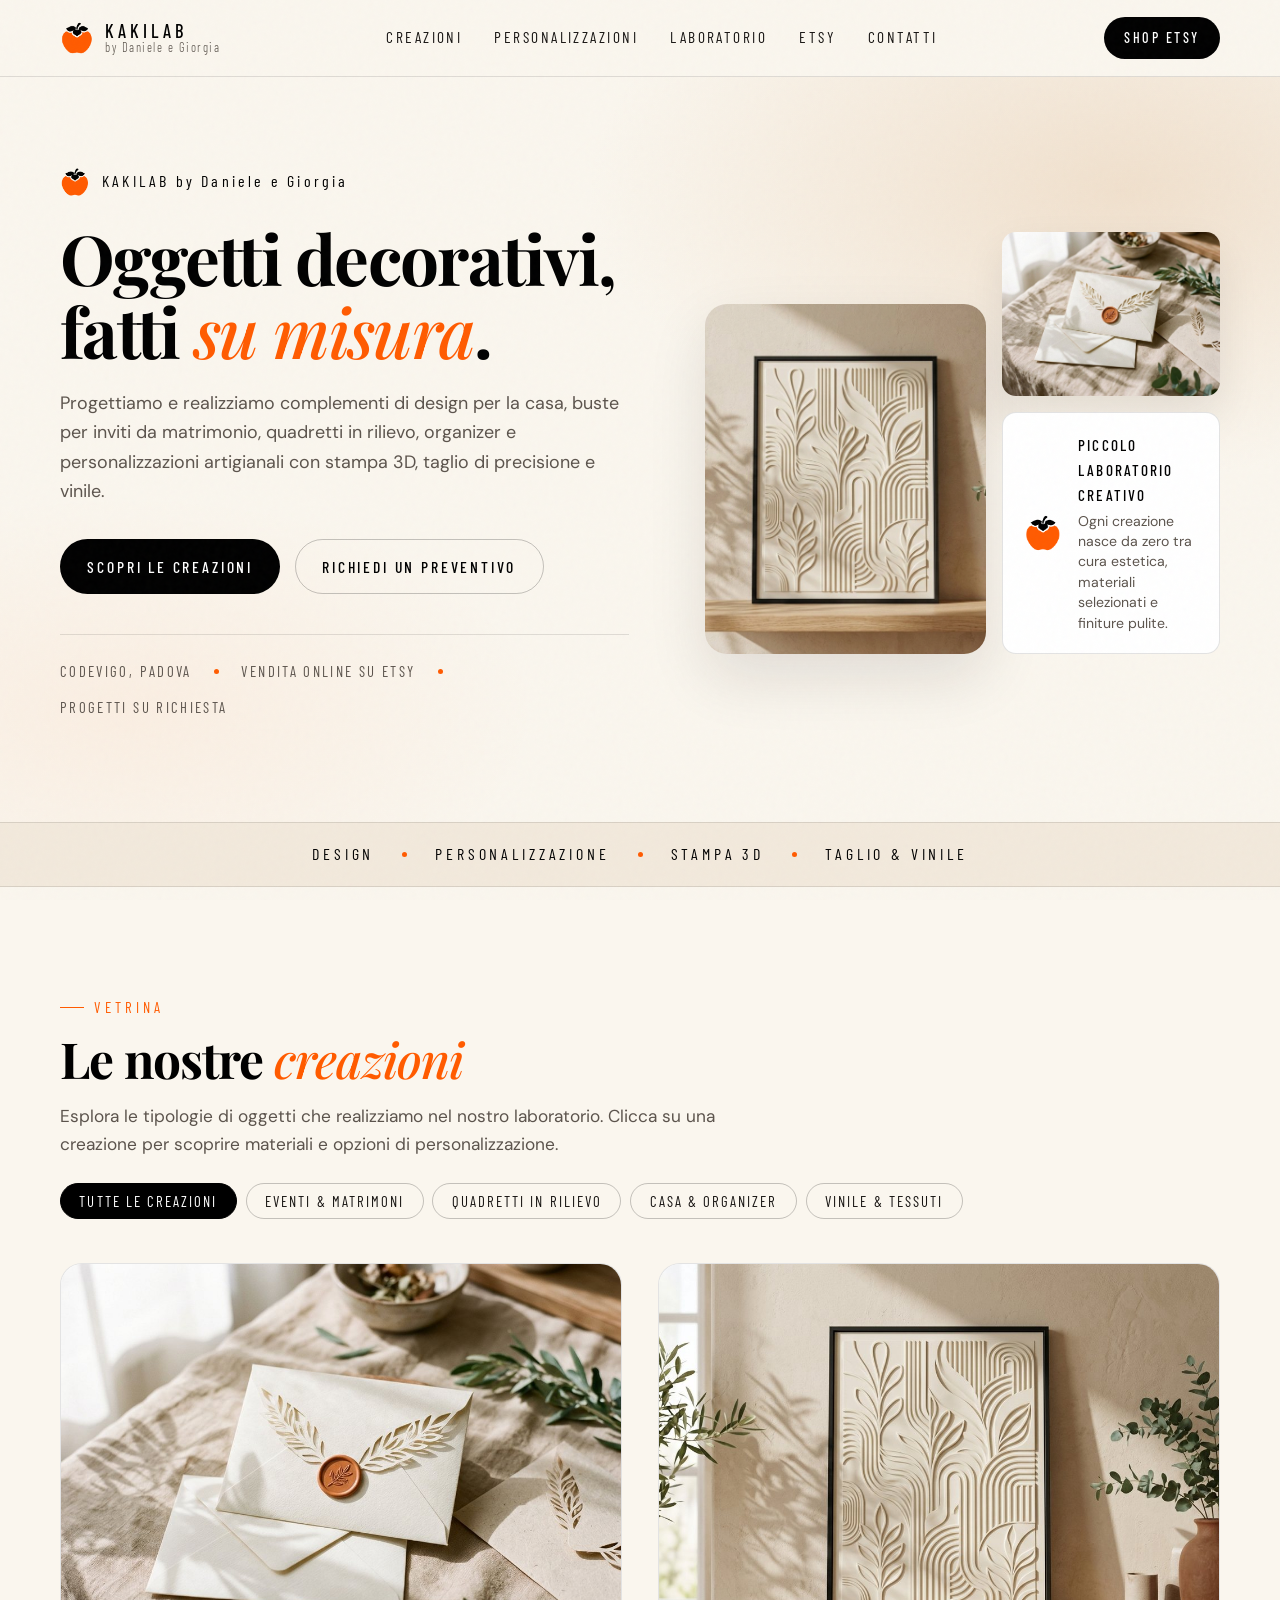
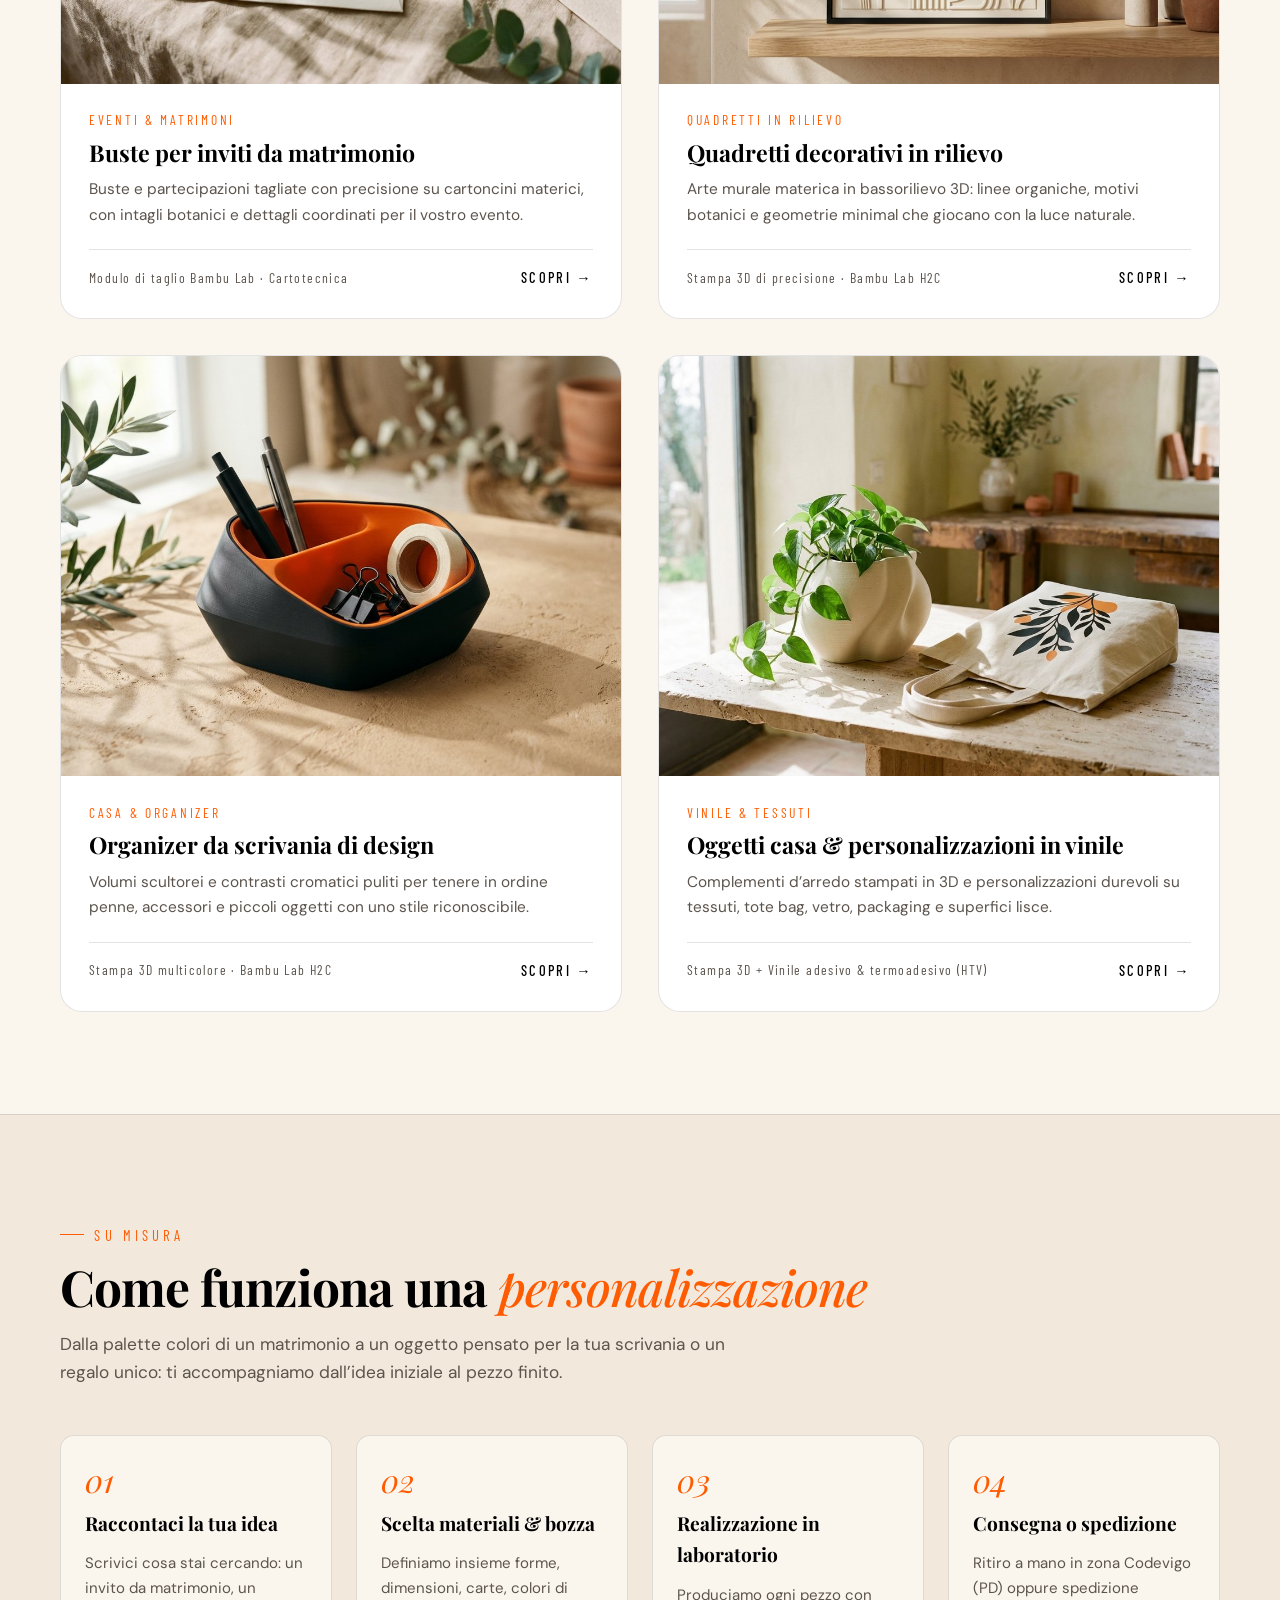
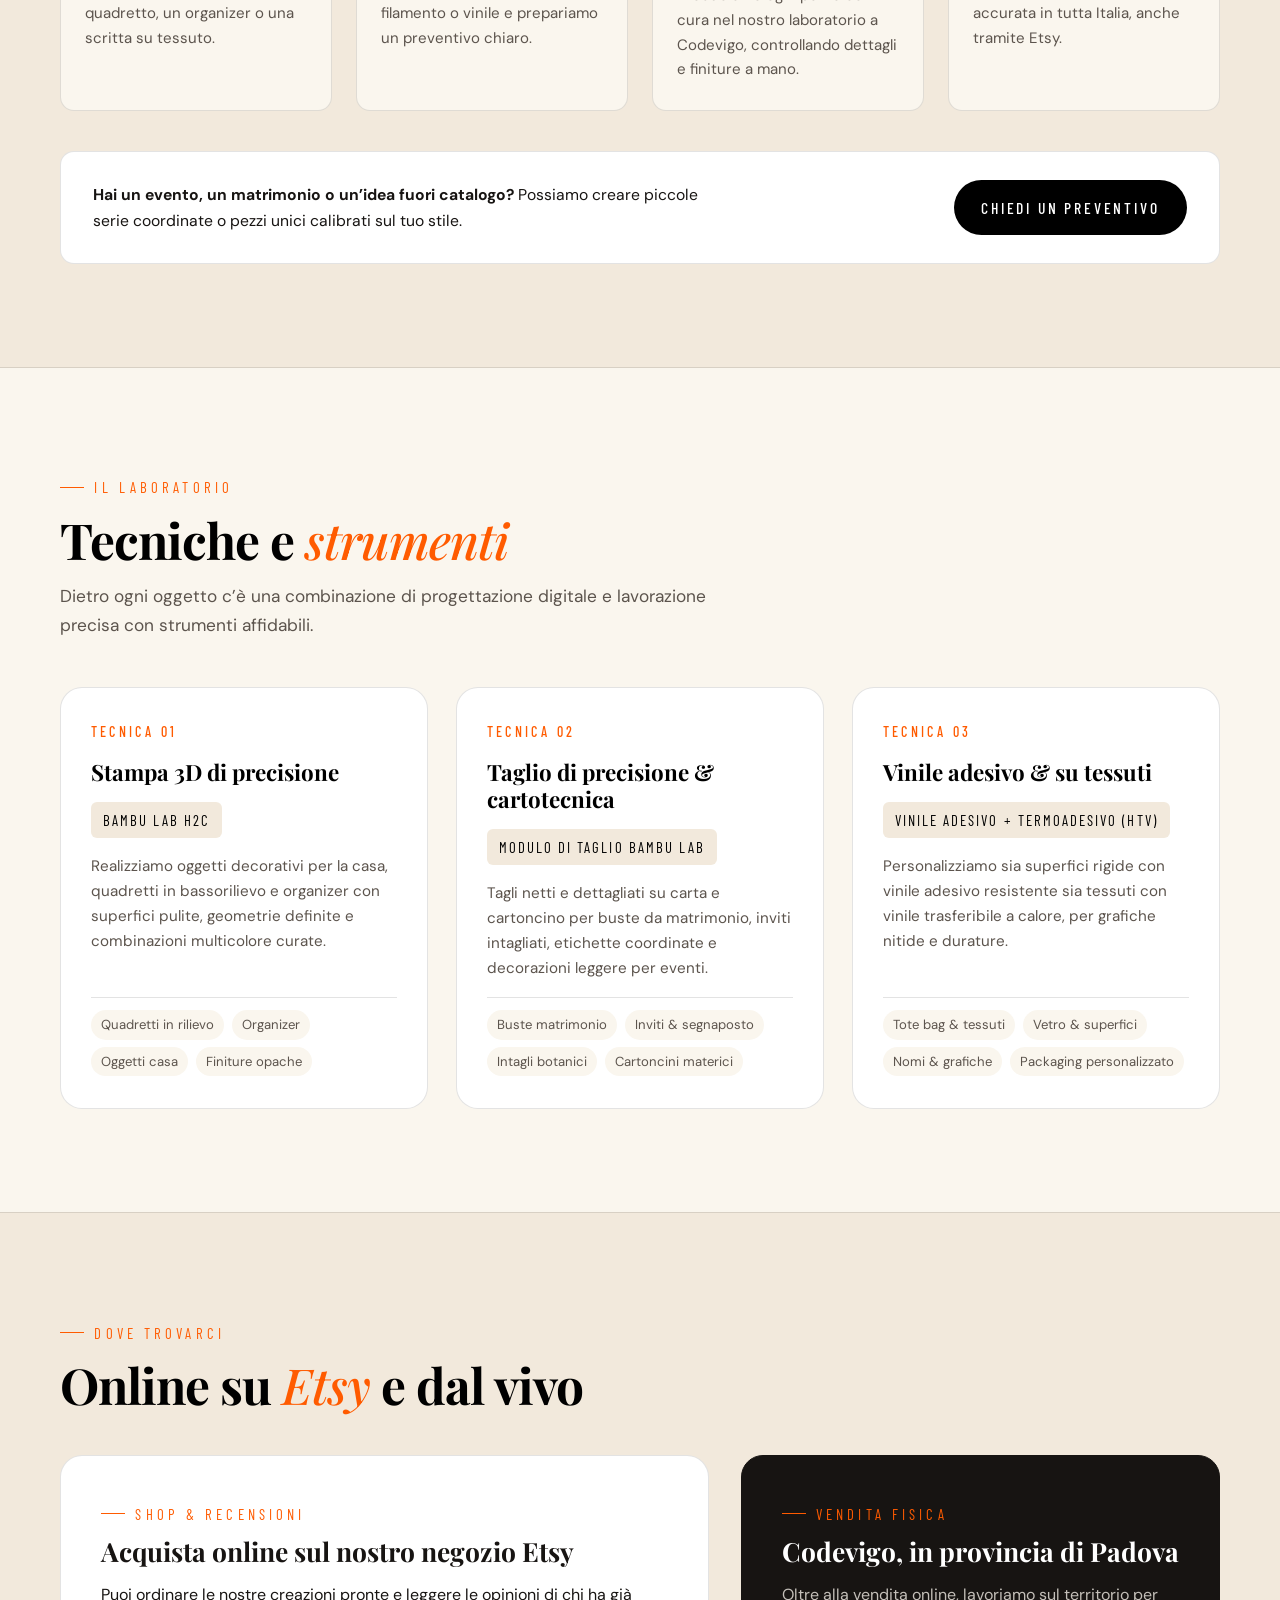
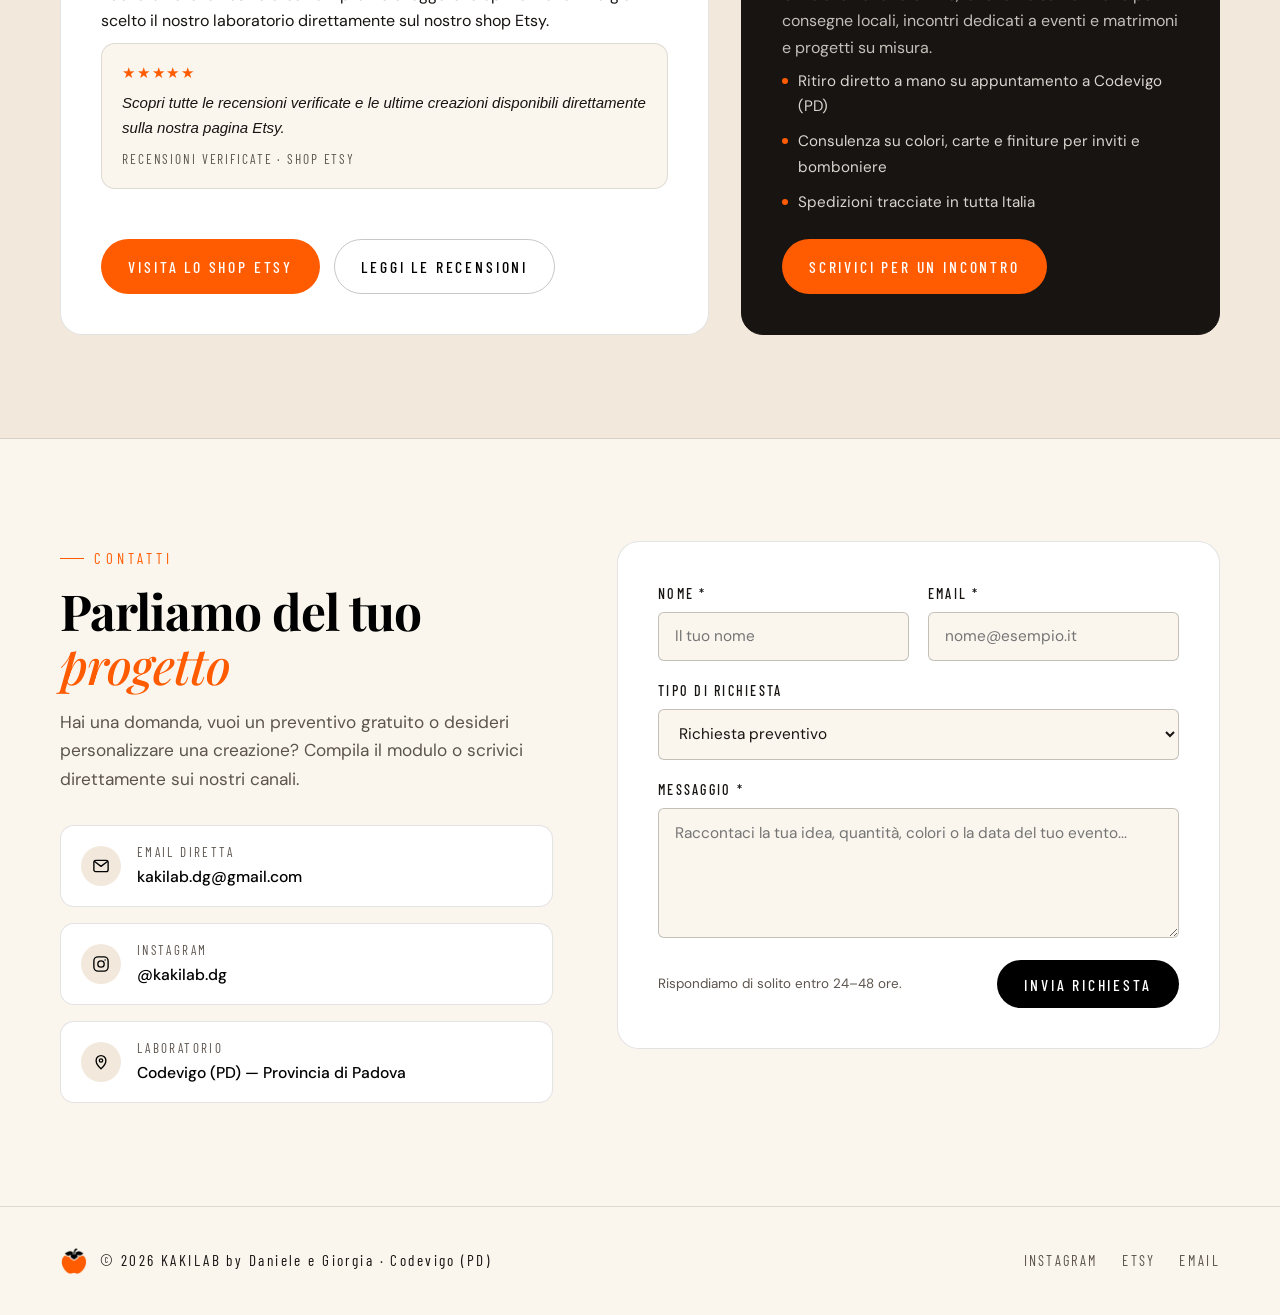
==== commit ade8fe80: "Fix logo MIME/extension: caco.svg is a PNG image" ====
--- a/index.html
+++ b/index.html
@@ -11,7 +11,7 @@
   <meta property="og:url" content="https://kakilab.it/">
   <meta name="theme-color" content="#FAF6EE">
 
-  <link rel="icon" type="image/svg+xml" href="assets/caco.svg">
+  <link rel="icon" type="image/png" href="assets/caco.png">
 
   <link rel="preconnect" href="https://fonts.googleapis.com">
   <link rel="preconnect" href="https://fonts.gstatic.com" crossorigin>
@@ -24,7 +24,7 @@
   <header class="site-nav">
     <div class="container nav-inner">
       <a href="#top" class="nav-brand" aria-label="KAKILAB Home">
-        <img src="assets/caco.svg" alt="Logo KAKILAB" class="nav-logo">
+        <img src="assets/caco.png" alt="Logo KAKILAB" class="nav-logo">
         <span class="nav-brand-text">
           <span class="nav-brand-title">KAKILAB</span>
           <span class="nav-brand-sub">by Daniele e Giorgia</span>
@@ -75,7 +75,7 @@
       <div class="container hero-grid">
         <div>
           <div class="hero-brand-tag">
-            <img src="assets/caco.svg" alt="" aria-hidden="true">
+            <img src="assets/caco.png" alt="" aria-hidden="true">
             <span>KAKILAB by Daniele e Giorgia</span>
           </div>
 
@@ -111,7 +111,7 @@
               <img src="assets/images/wedding-envelopes.jpg" alt="Buste per inviti da matrimonio tagliate di precisione">
             </div>
             <div class="hero-note-card">
-              <img src="assets/caco.svg" alt="Simbolo KAKILAB">
+              <img src="assets/caco.png" alt="Simbolo KAKILAB">
               <div>
                 <strong>Piccolo laboratorio creativo</strong>
                 <p>Ogni creazione nasce da zero tra cura estetica, materiali selezionati e finiture pulite.</p>
@@ -453,7 +453,7 @@
   <footer class="site-footer">
     <div class="container footer-inner">
       <div class="footer-brand">
-        <img src="assets/caco.svg" alt="KAKILAB">
+        <img src="assets/caco.png" alt="KAKILAB">
         <span>&copy; 2026 KAKILAB by Daniele e Giorgia · Codevigo (PD)</span>
       </div>
 
